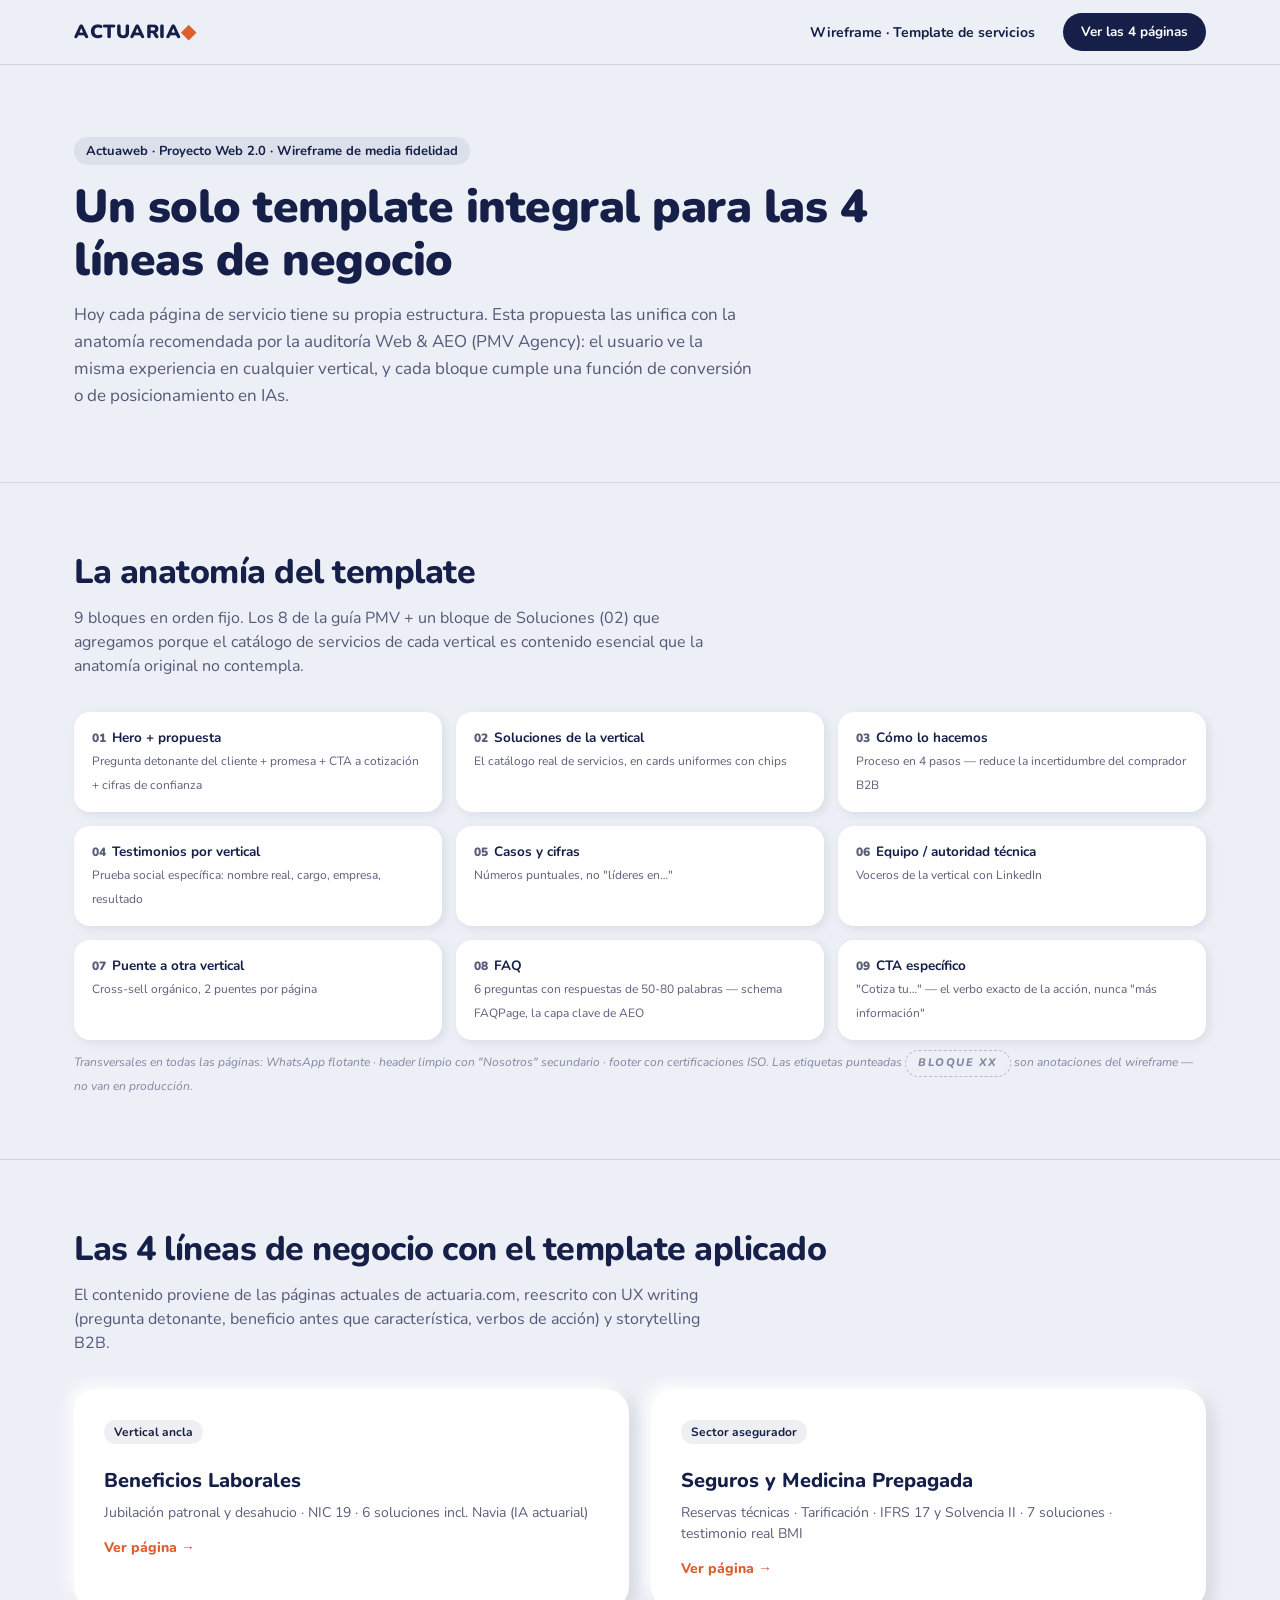
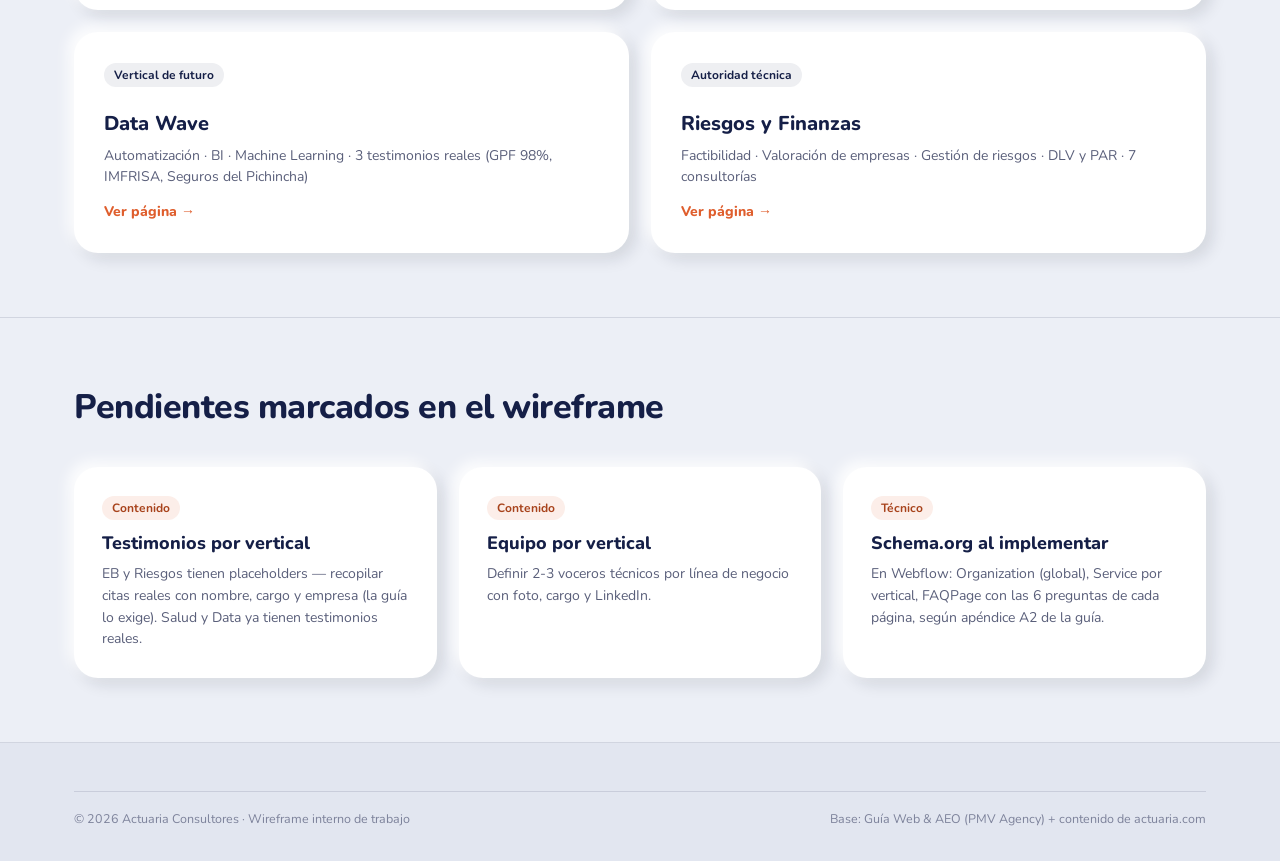
==== index.html @ 891297d9 "Wireframe template integral de servicios: index.html" ====
<!DOCTYPE html>
<html lang="es">
<head>
<meta charset="UTF-8">
<meta name="viewport" content="width=device-width, initial-scale=1.0">
<title>Template integral de servicios · Actuaweb (wireframe)</title>
<link rel="preconnect" href="https://fonts.googleapis.com">
<link href="https://fonts.googleapis.com/css2?family=Nunito:wght@400;600;700;800;900&display=swap" rel="stylesheet">
<link rel="stylesheet" href="styles.css">
<style>
  .anatomy{display:grid;grid-template-columns:repeat(3,1fr);gap:14px;margin-top:26px}
  .a-block{background:var(--card);border-radius:16px;box-shadow:var(--shadow-sm);padding:16px 18px}
  .a-block b{display:block;font-size:13.5px;color:var(--navy)}
  .a-block span{font-size:12px;color:var(--muted)}
  .a-num{color:var(--orange);font-weight:900;font-size:13px;margin-right:6px}
  .pages{display:grid;grid-template-columns:repeat(2,1fr);gap:22px;margin-top:26px}
  .page-card{background:var(--card);border-radius:var(--radius);box-shadow:var(--shadow);padding:30px;text-decoration:none;transition:all .18s ease;display:block}
  .page-card:hover{transform:translateY(-3px)}
  .page-card h3{font-size:20px;font-weight:800;color:var(--navy);margin:10px 0 6px}
  .page-card p{font-size:14px;color:var(--muted)}
  .page-card .arrow{color:var(--orange);font-weight:800;font-size:14px;display:inline-block;margin-top:14px}
  @media(max-width:900px){.anatomy{grid-template-columns:1fr 1fr}.pages{grid-template-columns:1fr}}
  @media(max-width:600px){.anatomy{grid-template-columns:1fr}}
</style>
</head>
<body>

<header>
  <div class="wrap nav">
    <a class="logo" href="index.html">ACTUARIA<span>◆</span></a>
    <ul class="nav-links"><li><a class="active" href="#">Wireframe · Template de servicios</a></li></ul>
    <a class="nav-cta" href="#paginas">Ver las 4 páginas</a>
  </div>
</header>

<section class="hero">
  <div class="wrap">
    <span class="kicker">Actuaweb · Proyecto Web 2.0 · Wireframe de media fidelidad</span>
    <h1>Un solo template integral para las 4 líneas de negocio</h1>
    <p class="sub">Hoy cada página de servicio tiene su propia estructura. Esta propuesta las unifica con la anatomía recomendada por la auditoría Web &amp; AEO (PMV Agency): el usuario ve la misma experiencia en cualquier vertical, y cada bloque cumple una función de conversión o de posicionamiento en IAs.</p>
  </div>
</section>

<section>
  <div class="wrap">
    <div class="sec-head"><h2>La anatomía del template</h2>
    <p>9 bloques en orden fijo. Los 8 de la guía PMV + un bloque de Soluciones (02) que agregamos porque el catálogo de servicios de cada vertical es contenido esencial que la anatomía original no contempla.</p></div>
    <div class="anatomy">
      <div class="a-block"><b><span class="a-num">01</span>Hero + propuesta</b><span>Pregunta detonante del cliente + promesa + CTA a cotización + cifras de confianza</span></div>
      <div class="a-block"><b><span class="a-num">02</span>Soluciones de la vertical</b><span>El catálogo real de servicios, en cards uniformes con chips</span></div>
      <div class="a-block"><b><span class="a-num">03</span>Cómo lo hacemos</b><span>Proceso en 4 pasos — reduce la incertidumbre del comprador B2B</span></div>
      <div class="a-block"><b><span class="a-num">04</span>Testimonios por vertical</b><span>Prueba social específica: nombre real, cargo, empresa, resultado</span></div>
      <div class="a-block"><b><span class="a-num">05</span>Casos y cifras</b><span>Números puntuales, no "líderes en…"</span></div>
      <div class="a-block"><b><span class="a-num">06</span>Equipo / autoridad técnica</b><span>Voceros de la vertical con LinkedIn</span></div>
      <div class="a-block"><b><span class="a-num">07</span>Puente a otra vertical</b><span>Cross-sell orgánico, 2 puentes por página</span></div>
      <div class="a-block"><b><span class="a-num">08</span>FAQ</b><span>6 preguntas con respuestas de 50-80 palabras — schema FAQPage, la capa clave de AEO</span></div>
      <div class="a-block"><b><span class="a-num">09</span>CTA específico</b><span>"Cotiza tu…" — el verbo exacto de la acción, nunca "más información"</span></div>
    </div>
    <p class="wf-note">Transversales en todas las páginas: WhatsApp flotante · header limpio con "Nosotros" secundario · footer con certificaciones ISO. Las etiquetas punteadas <span class="wf-tag" style="margin:0">Bloque XX</span> son anotaciones del wireframe — no van en producción.</p>
  </div>
</section>

<section id="paginas">
  <div class="wrap">
    <div class="sec-head"><h2>Las 4 líneas de negocio con el template aplicado</h2>
    <p>El contenido proviene de las páginas actuales de actuaria.com, reescrito con UX writing (pregunta detonante, beneficio antes que característica, verbos de acción) y storytelling B2B.</p></div>
    <div class="pages">
      <a class="page-card" href="employment-benefits.html"><span class="chip">Vertical ancla</span><h3>Beneficios Laborales</h3><p>Jubilación patronal y desahucio · NIC 19 · 6 soluciones incl. Navia (IA actuarial)</p><span class="arrow">Ver página →</span></a>
      <a class="page-card" href="insurance-health.html"><span class="chip">Sector asegurador</span><h3>Seguros y Medicina Prepagada</h3><p>Reservas técnicas · Tarificación · IFRS 17 y Solvencia II · 7 soluciones · testimonio real BMI</p><span class="arrow">Ver página →</span></a>
      <a class="page-card" href="data-wave.html"><span class="chip">Vertical de futuro</span><h3>Data Wave</h3><p>Automatización · BI · Machine Learning · 3 testimonios reales (GPF 98%, IMFRISA, Seguros del Pichincha)</p><span class="arrow">Ver página →</span></a>
      <a class="page-card" href="risk-finance.html"><span class="chip">Autoridad técnica</span><h3>Riesgos y Finanzas</h3><p>Factibilidad · Valoración de empresas · Gestión de riesgos · DLV y PAR · 7 consultorías</p><span class="arrow">Ver página →</span></a>
    </div>
  </div>
</section>

<section>
  <div class="wrap">
    <div class="sec-head"><h2>Pendientes marcados en el wireframe</h2></div>
    <div class="grid g3">
      <div class="card"><span class="chip orange">Contenido</span><h3>Testimonios por vertical</h3><p>EB y Riesgos tienen placeholders — recopilar citas reales con nombre, cargo y empresa (la guía lo exige). Salud y Data ya tienen testimonios reales.</p></div>
      <div class="card"><span class="chip orange">Contenido</span><h3>Equipo por vertical</h3><p>Definir 2-3 voceros técnicos por línea de negocio con foto, cargo y LinkedIn.</p></div>
      <div class="card"><span class="chip orange">Técnico</span><h3>Schema.org al implementar</h3><p>En Webflow: Organization (global), Service por vertical, FAQPage con las 6 preguntas de cada página, según apéndice A2 de la guía.</p></div>
    </div>
  </div>
</section>

<footer>
  <div class="wrap">
    <div class="copy"><span>© 2026 Actuaria Consultores · Wireframe interno de trabajo</span><span>Base: Guía Web &amp; AEO (PMV Agency) + contenido de actuaria.com</span></div>
  </div>
</footer>

</body>
</html>
---- styles.css ----
/* ============================================================
   Wireframe media fidelidad — Template integral de servicios
   Actuaria · basado en Guía Web & AEO (PMV Agency)
   ============================================================ */
:root{
  --navy:#151F47; --navy-soft:rgba(21,31,71,.07);
  --orange:#DF5E2D; --orange-dark:#A8431C; --orange-tint:rgba(224,89,42,.1);
  --bg:#ECEFF6; --card:#FFFFFF; --line:rgba(21,31,71,.12);
  --text:rgba(0,6,38,.9); --muted:rgba(0,9,51,.65); --weak:rgba(0,9,51,.45);
  --shadow:-6px -6px 14px rgba(255,255,255,.9), 6px 6px 16px rgba(15,23,42,.12);
  --shadow-sm:3px 3px 10px rgba(15,23,42,.08);
  --radius:24px;
}
*{margin:0;padding:0;box-sizing:border-box}
html{scroll-behavior:smooth}
body{font-family:'Nunito',sans-serif;background:var(--bg);color:var(--text);line-height:1.5}
img{max-width:100%}
a{color:inherit}
.wrap{max-width:1180px;margin:0 auto;padding:0 24px}

/* ---- Anotación de wireframe: etiqueta de bloque ---- */
.wf-tag{display:inline-block;font-size:11px;font-weight:800;letter-spacing:1.5px;text-transform:uppercase;
  color:var(--weak);border:1px dashed rgba(21,31,71,.25);border-radius:999px;padding:4px 12px;margin-bottom:18px}
.wf-note{font-size:12px;color:var(--weak);font-style:italic;margin-top:10px}
.ph{background:repeating-linear-gradient(45deg,#E3E7F0,#E3E7F0 12px,#EBEEF6 12px,#EBEEF6 24px);
  border:1px dashed rgba(21,31,71,.2);border-radius:16px;display:flex;align-items:center;justify-content:center;
  color:var(--weak);font-size:12px;font-weight:700;letter-spacing:1px;text-transform:uppercase}

/* ---- Header ---- */
header{position:sticky;top:0;z-index:50;background:rgba(236,239,246,.92);backdrop-filter:blur(8px);border-bottom:1px solid var(--line)}
.nav{display:flex;align-items:center;gap:28px;height:64px}
.logo{font-weight:900;font-size:19px;color:var(--navy);letter-spacing:.5px;text-decoration:none;white-space:nowrap}
.logo span{color:var(--orange)}
.nav-links{display:flex;gap:22px;list-style:none;margin-left:auto;flex-wrap:wrap}
.nav-links a{font-size:14px;font-weight:700;color:var(--muted);text-decoration:none}
.nav-links a:hover,.nav-links a.active{color:var(--navy)}
.nav-cta{background:var(--navy);color:#fff;font-size:13.5px;font-weight:700;padding:9px 18px;border-radius:999px;text-decoration:none;white-space:nowrap}
.nav-sec{font-size:12.5px !important;color:var(--weak) !important;font-weight:600 !important}

/* ---- Secciones ---- */
section{padding:64px 0;border-bottom:1px solid var(--line)}
.kicker{display:inline-flex;background:var(--navy-soft);color:var(--navy);font-size:13px;font-weight:700;
  line-height:20px;padding:4px 12px;border-radius:999px;margin-bottom:16px}
h1{font-size:clamp(30px,4.5vw,46px);font-weight:900;line-height:1.15;letter-spacing:-.5px;color:var(--navy);max-width:800px}
h2{font-size:clamp(24px,3vw,34px);font-weight:800;letter-spacing:-.5px;color:var(--navy);margin-bottom:8px}
.sub{font-size:17px;color:var(--muted);max-width:680px;margin-top:14px;line-height:1.6}
.sec-head{margin-bottom:34px}
.sec-head p{color:var(--muted);max-width:640px}

/* ---- Hero ---- */
.hero{padding:72px 0}
.hero-grid{display:grid;grid-template-columns:1.2fr .8fr;gap:48px;align-items:center}
.hero .ph{min-height:260px}
.cta-row{display:flex;gap:14px;margin-top:28px;flex-wrap:wrap}
.btn{display:inline-flex;align-items:center;gap:8px;font-weight:700;font-size:16px;border-radius:999px;
  padding:14px 28px;text-decoration:none;transition:all .18s ease;border:none;cursor:pointer}
.btn-primary{background:var(--orange);color:#fff;box-shadow:var(--shadow-sm)}
.btn-primary:hover{background:var(--orange-dark);transform:translateY(-1px)}
.btn-ghost{background:#fff;color:var(--navy);box-shadow:var(--shadow-sm)}
.btn-ghost:hover{transform:translateY(-1px)}
.trust{display:flex;gap:26px;margin-top:34px;flex-wrap:wrap}
.trust div{font-size:13.5px;color:var(--muted);font-weight:700}
.trust b{display:block;font-size:21px;color:var(--navy);font-weight:900}

/* ---- Cards genéricas ---- */
.grid{display:grid;gap:22px}
.g2{grid-template-columns:repeat(2,1fr)}
.g3{grid-template-columns:repeat(3,1fr)}
.g4{grid-template-columns:repeat(4,1fr)}
.card{background:var(--card);border-radius:var(--radius);box-shadow:var(--shadow);padding:28px}
.card h3{font-size:18px;font-weight:800;color:var(--navy);margin-bottom:8px;line-height:1.3}
.card p{font-size:14px;color:var(--muted);line-height:1.55}
.card ul{margin:10px 0 0 18px;font-size:13.5px;color:var(--muted)}
.card ul li{margin-bottom:4px}
.chip{display:inline-flex;background:var(--navy-soft);color:var(--navy);font-size:12px;font-weight:700;
  line-height:18px;padding:3px 10px;border-radius:999px;margin-bottom:12px}
.chip.orange{background:var(--orange-tint);color:var(--orange-dark)}

/* ---- Proceso ---- */
.steps{display:grid;grid-template-columns:repeat(4,1fr);gap:22px;counter-reset:step}
.step{background:var(--card);border-radius:var(--radius);box-shadow:var(--shadow);padding:26px;position:relative}
.step::before{counter-increment:step;content:"0" counter(step);font-size:34px;font-weight:900;color:var(--orange);
  display:block;margin-bottom:10px;letter-spacing:-1px}
.step h3{font-size:16px;font-weight:800;color:var(--navy);margin-bottom:6px}
.step p{font-size:13.5px;color:var(--muted);line-height:1.5}

/* ---- Testimonios ---- */
.t-card{background:var(--card);border-radius:var(--radius);box-shadow:var(--shadow);padding:28px;display:flex;flex-direction:column;gap:14px}
.stars{color:var(--orange);font-size:15px;letter-spacing:2px}
.t-quote{font-size:14.5px;color:var(--text);line-height:1.6;font-style:italic}
.t-result{align-self:flex-start}
.t-author{display:flex;align-items:center;gap:12px;margin-top:auto}
.avatar{width:44px;height:44px;border-radius:50%;background:var(--navy-soft);flex-shrink:0;display:flex;align-items:center;justify-content:center;font-weight:800;color:var(--navy);font-size:14px}
.t-author b{display:block;font-size:14px;color:var(--navy)}
.t-author span{font-size:12.5px;color:var(--muted)}

/* ---- Cifras ---- */
.stats{display:grid;grid-template-columns:repeat(4,1fr);gap:22px}
.stat{background:var(--card);border-radius:var(--radius);box-shadow:var(--shadow);padding:30px}
.stat b{display:block;font-size:clamp(30px,3.5vw,44px);font-weight:900;color:var(--navy);letter-spacing:-.5px;line-height:1.1}
.stat span{font-size:14px;font-weight:700;color:var(--muted);display:block;margin-top:6px}

/* ---- Equipo ---- */
.team{display:grid;grid-template-columns:repeat(3,1fr);gap:22px}
.member{background:var(--card);border-radius:var(--radius);box-shadow:var(--shadow);padding:26px;text-align:center}
.member .avatar{width:72px;height:72px;margin:0 auto 14px;font-size:20px}
.member b{display:block;color:var(--navy);font-size:15.5px}
.member span{font-size:13px;color:var(--muted);display:block;margin:4px 0 10px}
.member a{font-size:12.5px;font-weight:700;color:var(--orange-dark);text-decoration:none}

/* ---- Puente entre verticales ---- */
.bridge{display:grid;grid-template-columns:repeat(2,1fr);gap:22px}
.bridge a{display:block;background:var(--card);border-radius:var(--radius);box-shadow:var(--shadow);
  padding:26px;text-decoration:none;transition:all .18s ease}
.bridge a:hover{transform:translateY(-2px)}
.bridge h3{font-size:17px;font-weight:800;color:var(--navy);margin-bottom:6px}
.bridge p{font-size:13.5px;color:var(--muted)}
.bridge .arrow{color:var(--orange);font-weight:800;font-size:14px;display:inline-block;margin-top:12px}

/* ---- FAQ ---- */
.faq{max-width:820px}
.faq details{background:var(--card);border-radius:18px;box-shadow:var(--shadow-sm);padding:18px 24px;margin-bottom:12px}
.faq summary{font-size:15.5px;font-weight:800;color:var(--navy);cursor:pointer;list-style:none;display:flex;justify-content:space-between;align-items:center;gap:12px}
.faq summary::after{content:"+";font-size:22px;color:var(--orange);font-weight:400;flex-shrink:0}
.faq details[open] summary::after{content:"−"}
.faq details p{font-size:14px;color:var(--muted);line-height:1.6;margin-top:10px;max-width:700px}

/* ---- CTA final ---- */
.cta-final{background:var(--navy);border-radius:28px;padding:56px 48px;text-align:center;color:#fff;margin:64px auto}
.cta-final h2{color:#fff;max-width:640px;margin:0 auto 10px}
.cta-final p{color:rgba(255,255,255,.75);max-width:540px;margin:0 auto 28px;font-size:15.5px}
.cta-final .btn-primary{font-size:17px}
.cta-final small{display:block;margin-top:16px;font-size:12.5px;color:rgba(255,255,255,.55)}

/* ---- Footer ---- */
footer{background:#E2E6F0;padding:48px 0 32px;font-size:13.5px;color:var(--muted)}
.foot-grid{display:grid;grid-template-columns:1.2fr 1fr 1fr 1.3fr;gap:34px;margin-bottom:30px}
.foot-grid h4{font-size:13px;font-weight:800;letter-spacing:1px;text-transform:uppercase;color:var(--navy);margin-bottom:12px}
.foot-grid ul{list-style:none}
.foot-grid li{margin-bottom:7px}
.foot-grid a{text-decoration:none;color:var(--muted)}
.foot-grid a:hover{color:var(--navy)}
.iso{display:flex;gap:10px;margin-top:14px;flex-wrap:wrap}
.iso span{background:#fff;border-radius:10px;padding:6px 12px;font-size:11.5px;font-weight:800;color:var(--navy);box-shadow:var(--shadow-sm)}
.copy{border-top:1px solid var(--line);padding-top:18px;font-size:12.5px;color:var(--weak);display:flex;justify-content:space-between;flex-wrap:wrap;gap:8px}

/* ---- WhatsApp FAB ---- */
.wa-fab{position:fixed;right:22px;bottom:22px;z-index:60;width:58px;height:58px;border-radius:50%;
  background:#25D366;display:flex;align-items:center;justify-content:center;box-shadow:0 8px 22px rgba(0,0,0,.25);text-decoration:none}
.wa-fab svg{width:30px;height:30px;fill:#fff}

/* ---- Responsive ---- */
@media (max-width:991px){
  .hero-grid{grid-template-columns:1fr}
  .g3,.g4,.steps,.stats{grid-template-columns:repeat(2,1fr)}
  .team{grid-template-columns:repeat(2,1fr)}
  .foot-grid{grid-template-columns:1fr 1fr}
}
@media (max-width:600px){
  section{padding:44px 0}
  .g2,.g3,.g4,.steps,.stats,.team,.bridge{grid-template-columns:1fr}
  .nav-links{display:none}
  .cta-final{padding:40px 24px;border-radius:20px}
  .foot-grid{grid-template-columns:1fr}
}
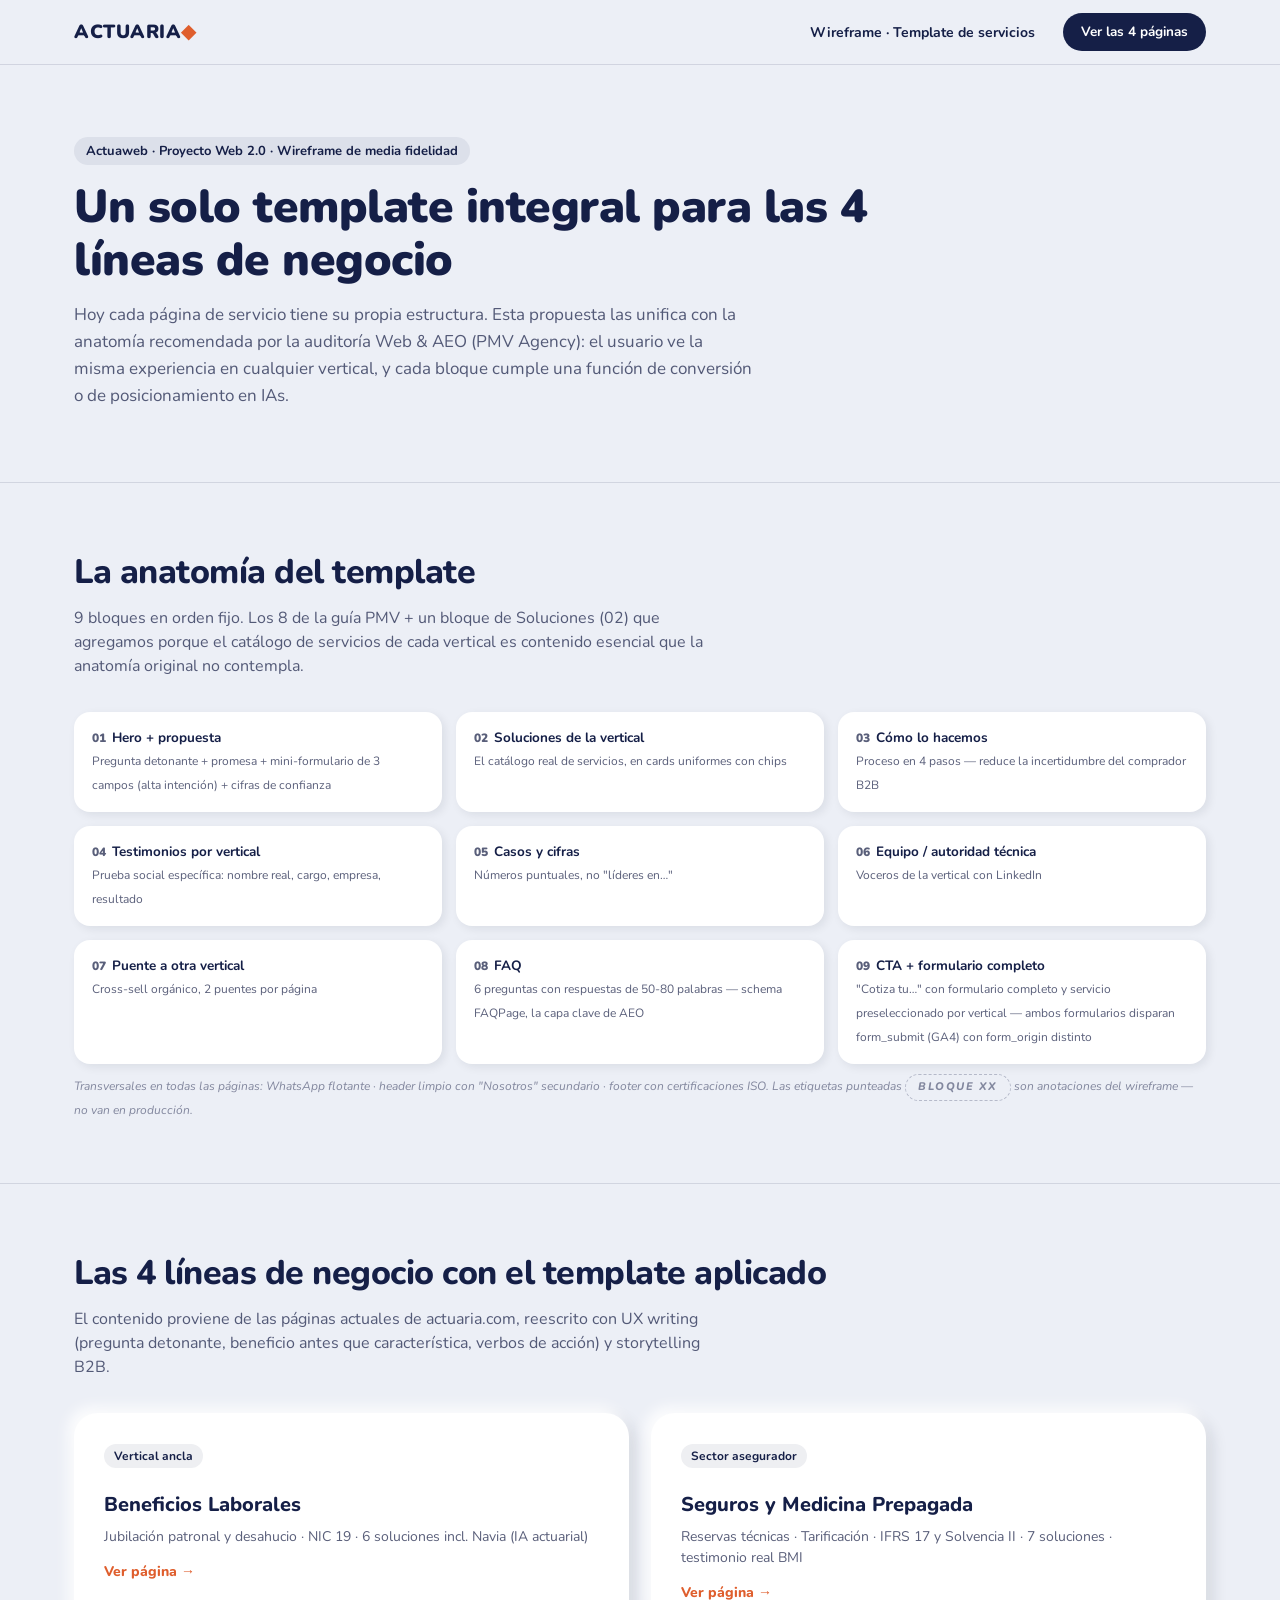
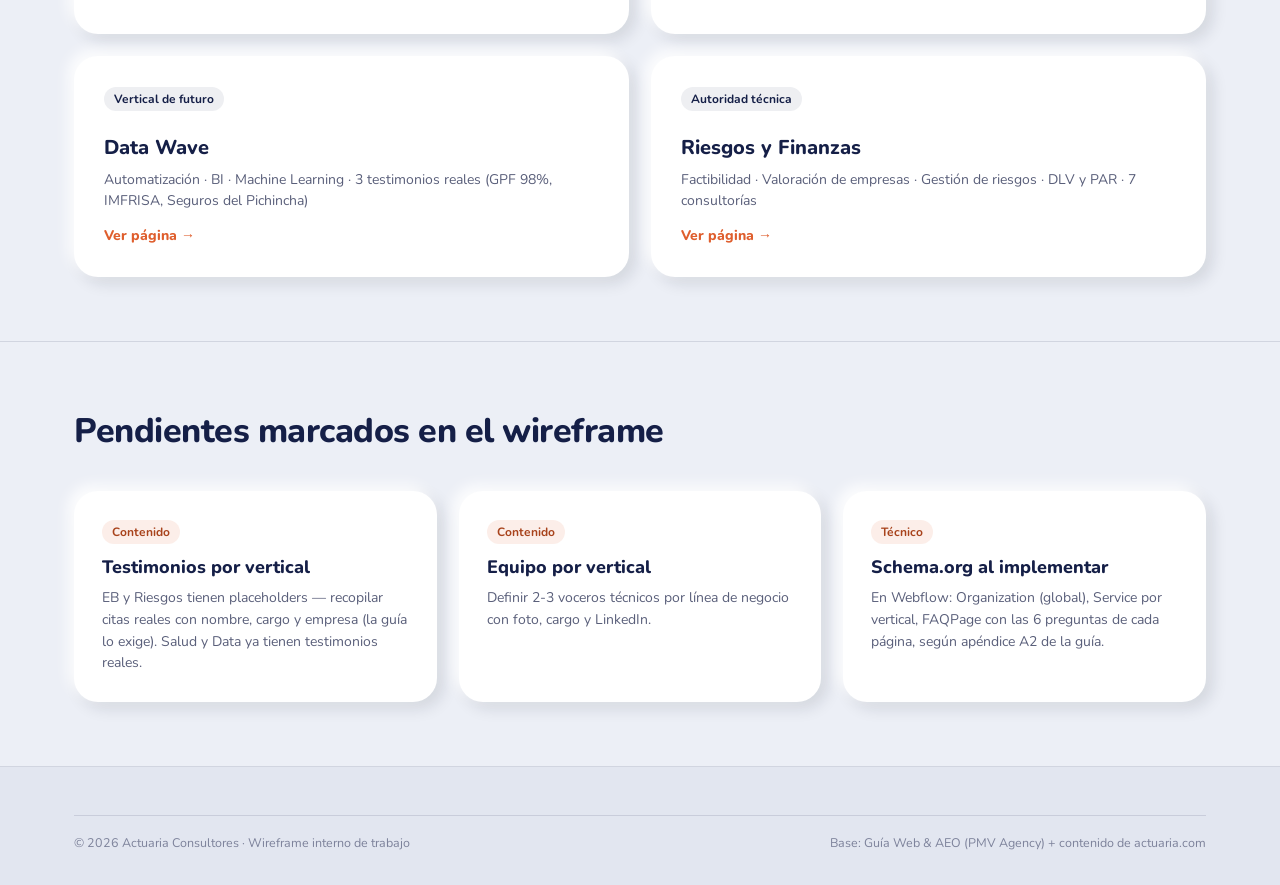
==== commit e3dbab2c: "v2: mini-formulario en hero + formulario completo en bloque final" ====
--- a/index.html
+++ b/index.html
@@ -46,7 +46,7 @@
     <div class="sec-head"><h2>La anatomía del template</h2>
     <p>9 bloques en orden fijo. Los 8 de la guía PMV + un bloque de Soluciones (02) que agregamos porque el catálogo de servicios de cada vertical es contenido esencial que la anatomía original no contempla.</p></div>
     <div class="anatomy">
-      <div class="a-block"><b><span class="a-num">01</span>Hero + propuesta</b><span>Pregunta detonante del cliente + promesa + CTA a cotización + cifras de confianza</span></div>
+      <div class="a-block"><b><span class="a-num">01</span>Hero + propuesta</b><span>Pregunta detonante + promesa + mini-formulario de 3 campos (alta intención) + cifras de confianza</span></div>
       <div class="a-block"><b><span class="a-num">02</span>Soluciones de la vertical</b><span>El catálogo real de servicios, en cards uniformes con chips</span></div>
       <div class="a-block"><b><span class="a-num">03</span>Cómo lo hacemos</b><span>Proceso en 4 pasos — reduce la incertidumbre del comprador B2B</span></div>
       <div class="a-block"><b><span class="a-num">04</span>Testimonios por vertical</b><span>Prueba social específica: nombre real, cargo, empresa, resultado</span></div>
@@ -54,7 +54,7 @@
       <div class="a-block"><b><span class="a-num">06</span>Equipo / autoridad técnica</b><span>Voceros de la vertical con LinkedIn</span></div>
       <div class="a-block"><b><span class="a-num">07</span>Puente a otra vertical</b><span>Cross-sell orgánico, 2 puentes por página</span></div>
       <div class="a-block"><b><span class="a-num">08</span>FAQ</b><span>6 preguntas con respuestas de 50-80 palabras — schema FAQPage, la capa clave de AEO</span></div>
-      <div class="a-block"><b><span class="a-num">09</span>CTA específico</b><span>"Cotiza tu…" — el verbo exacto de la acción, nunca "más información"</span></div>
+      <div class="a-block"><b><span class="a-num">09</span>CTA + formulario completo</b><span>"Cotiza tu…" con formulario completo y servicio preseleccionado por vertical — ambos formularios disparan form_submit (GA4) con form_origin distinto</span></div>
     </div>
     <p class="wf-note">Transversales en todas las páginas: WhatsApp flotante · header limpio con "Nosotros" secundario · footer con certificaciones ISO. Las etiquetas punteadas <span class="wf-tag" style="margin:0">Bloque XX</span> son anotaciones del wireframe — no van en producción.</p>
   </div>
--- a/styles.css
+++ b/styles.css
@@ -149,6 +149,20 @@
   background:#25D366;display:flex;align-items:center;justify-content:center;box-shadow:0 8px 22px rgba(0,0,0,.25);text-decoration:none}
 .wa-fab svg{width:30px;height:30px;fill:#fff}
 
+/* ---- Formularios (wireframe) ---- */
+.form-card{background:var(--card);border-radius:var(--radius);box-shadow:var(--shadow);padding:26px;text-align:left}
+.form-card h3{font-size:19px;font-weight:800;color:var(--navy);margin:8px 0 16px}
+.f-field{display:flex;flex-direction:column;gap:5px;margin-bottom:12px}
+.f-field label{font-size:12px;font-weight:800;color:var(--muted);letter-spacing:.3px}
+.f-field input,.f-field select,.f-field textarea{font-family:'Nunito',sans-serif;padding:11px 14px;border-radius:12px;border:1px solid var(--line);background:#F7F8FC;font-size:14px;color:var(--text);width:100%}
+.f-field input:focus,.f-field select:focus,.f-field textarea:focus{outline:2px solid rgba(21,31,71,.25)}
+.f-grid2{display:grid;grid-template-columns:1fr 1fr;grid-column-gap:12px}
+.f-submit{width:100%;justify-content:center}
+.f-micro{font-size:11.5px;color:var(--weak);margin-top:12px;text-align:center}
+.consent{display:flex;gap:9px;align-items:flex-start;font-size:11.5px;color:var(--muted);margin:6px 0 14px;font-weight:600;line-height:1.5}
+.consent input{margin-top:2px;flex-shrink:0}
+.cta-final .form-card{max-width:560px;margin:0 auto}
+
 /* ---- Responsive ---- */
 @media (max-width:991px){
   .hero-grid{grid-template-columns:1fr}
@@ -158,6 +172,7 @@
 }
 @media (max-width:600px){
   section{padding:44px 0}
+  .f-grid2{grid-template-columns:1fr}
   .g2,.g3,.g4,.steps,.stats,.team,.bridge{grid-template-columns:1fr}
   .nav-links{display:none}
   .cta-final{padding:40px 24px;border-radius:20px}
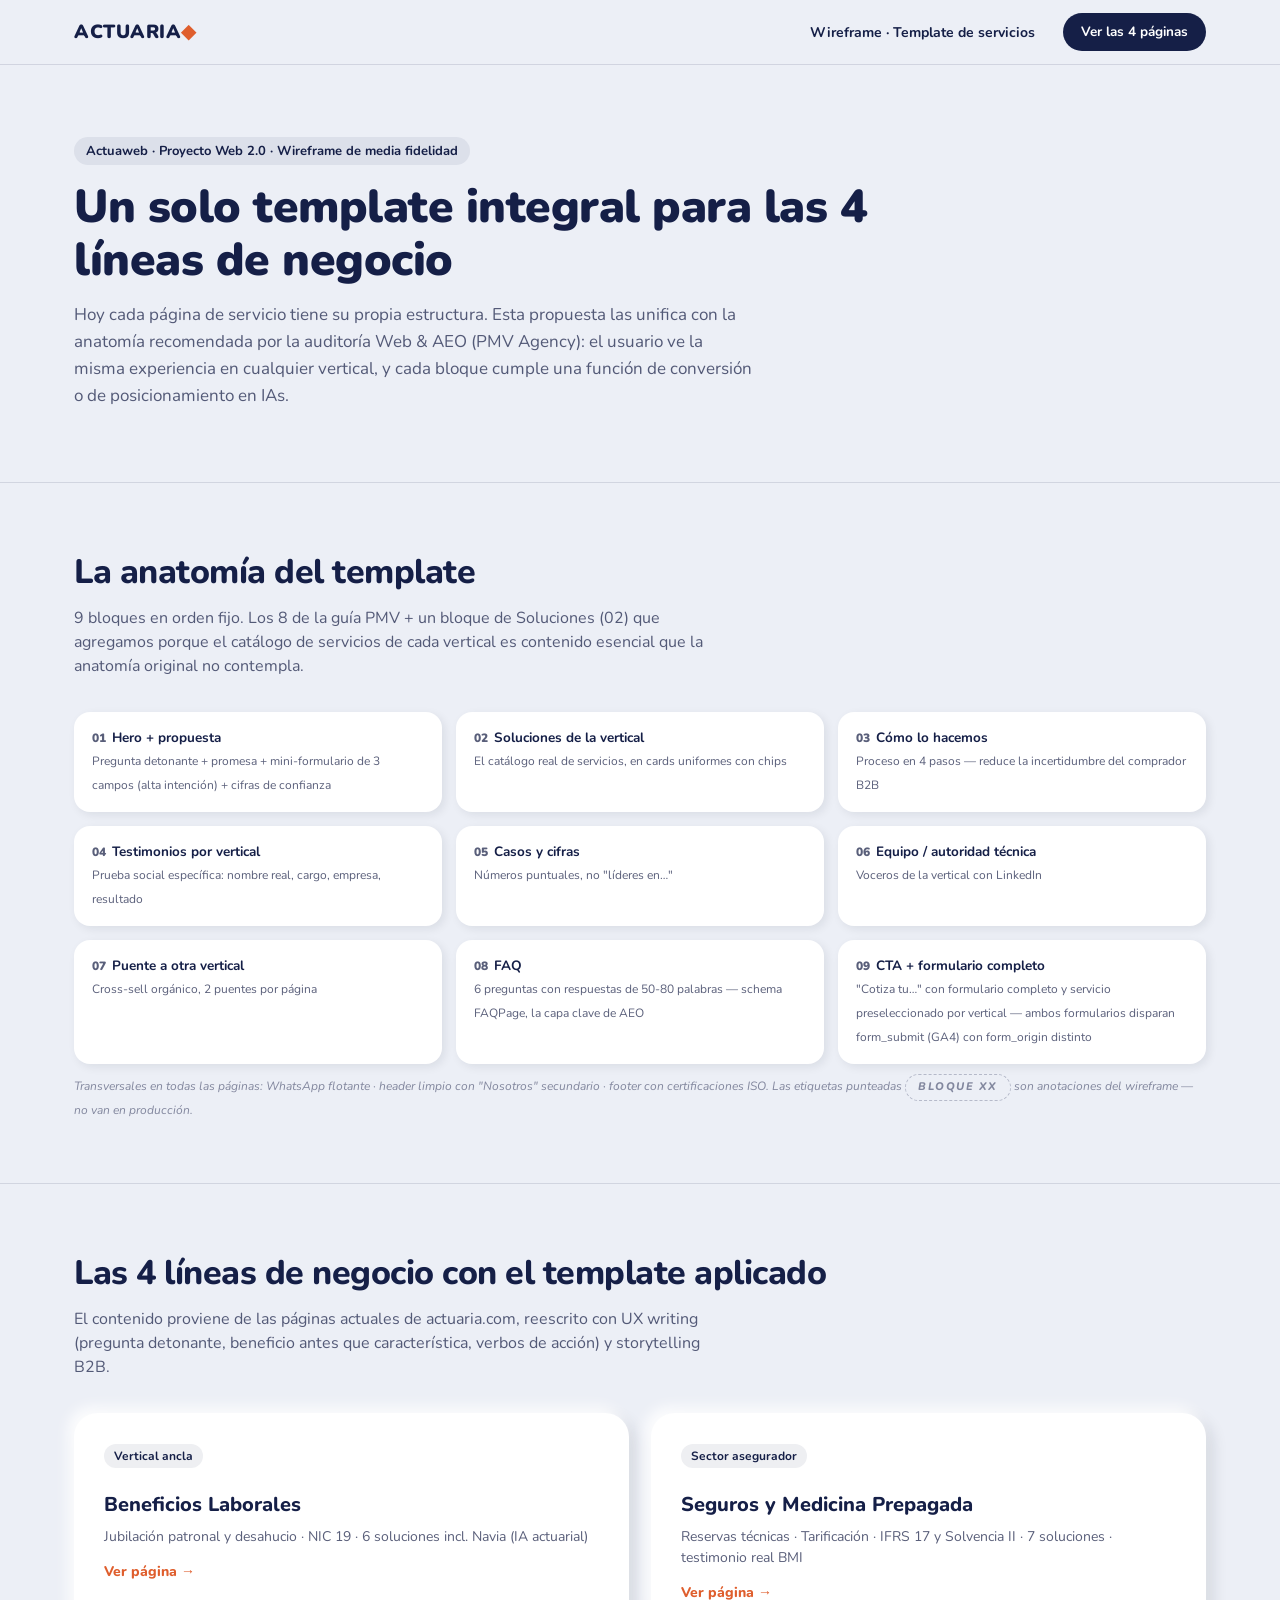
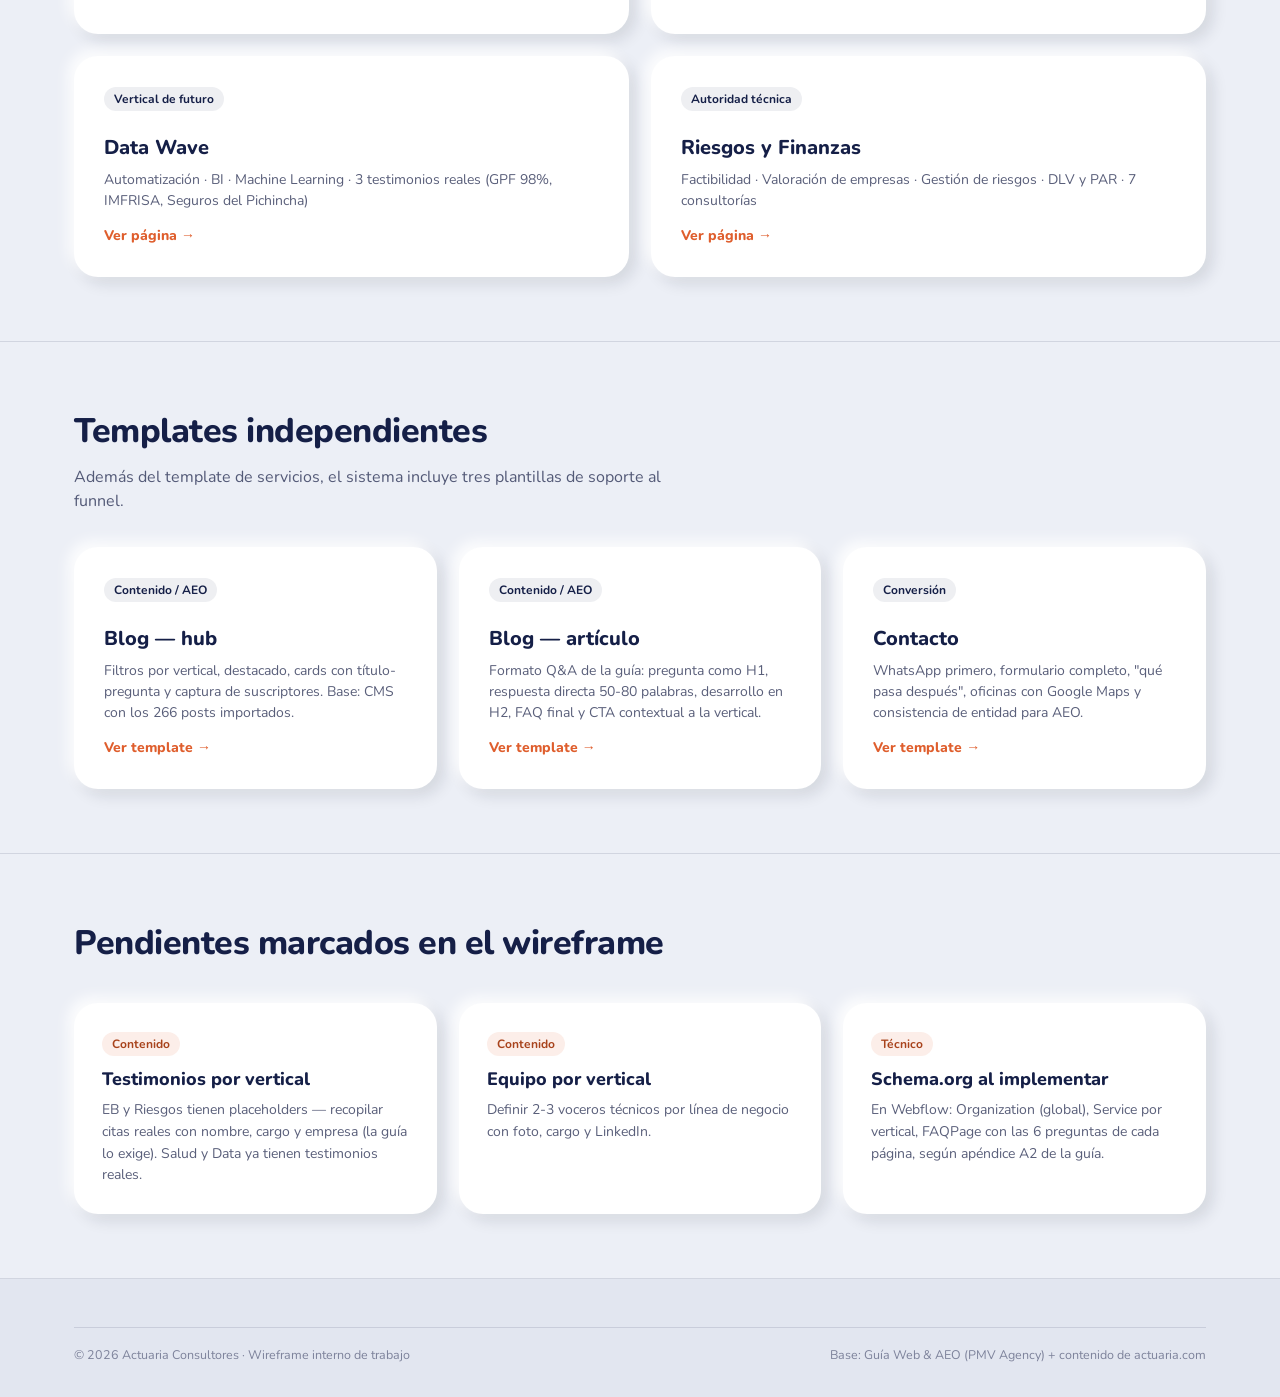
==== commit 417c9d80: "v3: templates blog hub, articulo Q-A y contacto" ====
--- a/index.html
+++ b/index.html
@@ -75,6 +75,18 @@
 
 <section>
   <div class="wrap">
+    <div class="sec-head"><h2>Templates independientes</h2>
+    <p>Además del template de servicios, el sistema incluye tres plantillas de soporte al funnel.</p></div>
+    <div class="pages" style="grid-template-columns:repeat(3,1fr)">
+      <a class="page-card" href="blog.html"><span class="chip">Contenido / AEO</span><h3>Blog — hub</h3><p>Filtros por vertical, destacado, cards con título-pregunta y captura de suscriptores. Base: CMS con los 266 posts importados.</p><span class="arrow">Ver template →</span></a>
+      <a class="page-card" href="blog-articulo.html"><span class="chip">Contenido / AEO</span><h3>Blog — artículo</h3><p>Formato Q&amp;A de la guía: pregunta como H1, respuesta directa 50-80 palabras, desarrollo en H2, FAQ final y CTA contextual a la vertical.</p><span class="arrow">Ver template →</span></a>
+      <a class="page-card" href="contacto.html"><span class="chip">Conversión</span><h3>Contacto</h3><p>WhatsApp primero, formulario completo, "qué pasa después", oficinas con Google Maps y consistencia de entidad para AEO.</p><span class="arrow">Ver template →</span></a>
+    </div>
+  </div>
+</section>
+
+<section>
+  <div class="wrap">
     <div class="sec-head"><h2>Pendientes marcados en el wireframe</h2></div>
     <div class="grid g3">
       <div class="card"><span class="chip orange">Contenido</span><h3>Testimonios por vertical</h3><p>EB y Riesgos tienen placeholders — recopilar citas reales con nombre, cargo y empresa (la guía lo exige). Salud y Data ya tienen testimonios reales.</p></div>
--- a/styles.css
+++ b/styles.css
@@ -163,6 +163,67 @@
 .consent input{margin-top:2px;flex-shrink:0}
 .cta-final .form-card{max-width:560px;margin:0 auto}
 
+/* ---- Blog ---- */
+.cat-row{display:flex;gap:10px;flex-wrap:wrap;margin-top:24px}
+.cat{background:var(--card);border-radius:999px;padding:8px 18px;font-size:13.5px;font-weight:700;color:var(--muted);text-decoration:none;box-shadow:var(--shadow-sm)}
+.cat.active{background:var(--navy);color:#fff}
+.a-card{background:var(--card);border-radius:var(--radius);box-shadow:var(--shadow);overflow:hidden;text-decoration:none;display:flex;flex-direction:column;transition:all .18s ease}
+.a-card:hover{transform:translateY(-3px)}
+.a-card .ph{border-radius:0;border:none;height:170px}
+.a-body{padding:22px 24px 24px;display:flex;flex-direction:column;gap:10px;flex:1}
+.a-body h3{font-size:17px;font-weight:800;color:var(--navy);line-height:1.35}
+.a-body p{font-size:13.5px;color:var(--muted);line-height:1.55}
+.meta{display:flex;gap:14px;font-size:12px;color:var(--weak);font-weight:700;flex-wrap:wrap;margin-top:auto}
+.featured{display:grid;grid-template-columns:1.1fr .9fr;gap:0;background:var(--card);border-radius:var(--radius);box-shadow:var(--shadow);overflow:hidden;text-decoration:none;transition:all .18s ease}
+.featured:hover{transform:translateY(-3px)}
+.featured .ph{border-radius:0;border:none;min-height:300px}
+.featured .a-body{padding:36px}
+.featured h3{font-size:26px}
+.pagination{display:flex;gap:8px;justify-content:center;margin-top:36px}
+.pagination a{width:38px;height:38px;border-radius:12px;background:var(--card);box-shadow:var(--shadow-sm);display:flex;align-items:center;justify-content:center;font-weight:800;font-size:13.5px;color:var(--muted);text-decoration:none}
+.pagination a.active{background:var(--navy);color:#fff}
+
+/* ---- Artículo ---- */
+.art-head{max-width:820px}
+.answer-box{background:var(--card);border-left:5px solid var(--orange);border-radius:16px;box-shadow:var(--shadow-sm);padding:22px 26px;margin:28px 0;max-width:820px}
+.answer-box b{display:block;font-size:12px;letter-spacing:1.2px;text-transform:uppercase;color:var(--orange-dark);margin-bottom:8px}
+.answer-box p{font-size:16px;color:var(--text);line-height:1.65;font-weight:600}
+.prose{max-width:820px;font-size:15.5px;color:var(--text);line-height:1.75}
+.prose h2{font-size:24px;margin:36px 0 12px}
+.prose p{margin-bottom:16px;color:var(--muted)}
+.prose ul,.prose ol{margin:0 0 16px 22px;color:var(--muted)}
+.prose li{margin-bottom:6px}
+.prose blockquote{border-left:4px solid var(--navy-soft);padding:6px 0 6px 20px;font-style:italic;color:var(--muted);margin:20px 0}
+.prose .ph{height:280px;margin:24px 0}
+.toc{background:var(--card);border-radius:18px;box-shadow:var(--shadow-sm);padding:20px 26px;margin:26px 0;max-width:820px}
+.toc b{font-size:13px;letter-spacing:1px;text-transform:uppercase;color:var(--navy)}
+.toc ol{margin:10px 0 0 20px;font-size:14px;color:var(--muted)}
+.toc li{margin-bottom:5px}
+.author-box{display:flex;gap:16px;align-items:center;background:var(--card);border-radius:var(--radius);box-shadow:var(--shadow);padding:24px;max-width:820px;margin:36px 0}
+.author-box .avatar{width:64px;height:64px;font-size:18px}
+.author-box b{display:block;color:var(--navy);font-size:16px}
+.author-box span{font-size:13px;color:var(--muted)}
+.author-box a{font-size:12.5px;font-weight:700;color:var(--orange-dark);text-decoration:none}
+.cta-inline{background:var(--navy);border-radius:20px;padding:28px 32px;display:flex;justify-content:space-between;align-items:center;gap:20px;max-width:820px;margin:36px 0;flex-wrap:wrap}
+.cta-inline h3{color:#fff;font-size:19px;font-weight:800;max-width:440px}
+.cta-inline p{color:rgba(255,255,255,.7);font-size:13.5px;margin-top:4px}
+
+/* ---- Contacto ---- */
+.contact-grid{display:grid;grid-template-columns:1fr 1.1fr;gap:28px;align-items:start}
+.channel{display:flex;gap:14px;align-items:center;background:var(--card);border-radius:18px;box-shadow:var(--shadow-sm);padding:18px 20px;margin-bottom:14px;text-decoration:none;transition:all .18s ease}
+.channel:hover{transform:translateY(-2px)}
+.channel .ico{width:46px;height:46px;border-radius:14px;background:var(--navy-soft);display:flex;align-items:center;justify-content:center;font-size:20px;flex-shrink:0}
+.channel.wa .ico{background:rgba(37,211,102,.15)}
+.channel b{display:block;font-size:15px;color:var(--navy)}
+.channel span{font-size:13px;color:var(--muted)}
+.office{background:var(--card);border-radius:var(--radius);box-shadow:var(--shadow);overflow:hidden}
+.office .ph{border-radius:0;border:none;height:200px}
+.office-body{padding:24px}
+.office-body h3{font-size:18px;font-weight:800;color:var(--navy);margin-bottom:8px}
+.office-body p{font-size:13.5px;color:var(--muted);line-height:1.6;margin-bottom:6px}
+
+@media(max-width:900px){.featured{grid-template-columns:1fr}.contact-grid{grid-template-columns:1fr}}
+
 /* ---- Responsive ---- */
 @media (max-width:991px){
   .hero-grid{grid-template-columns:1fr}
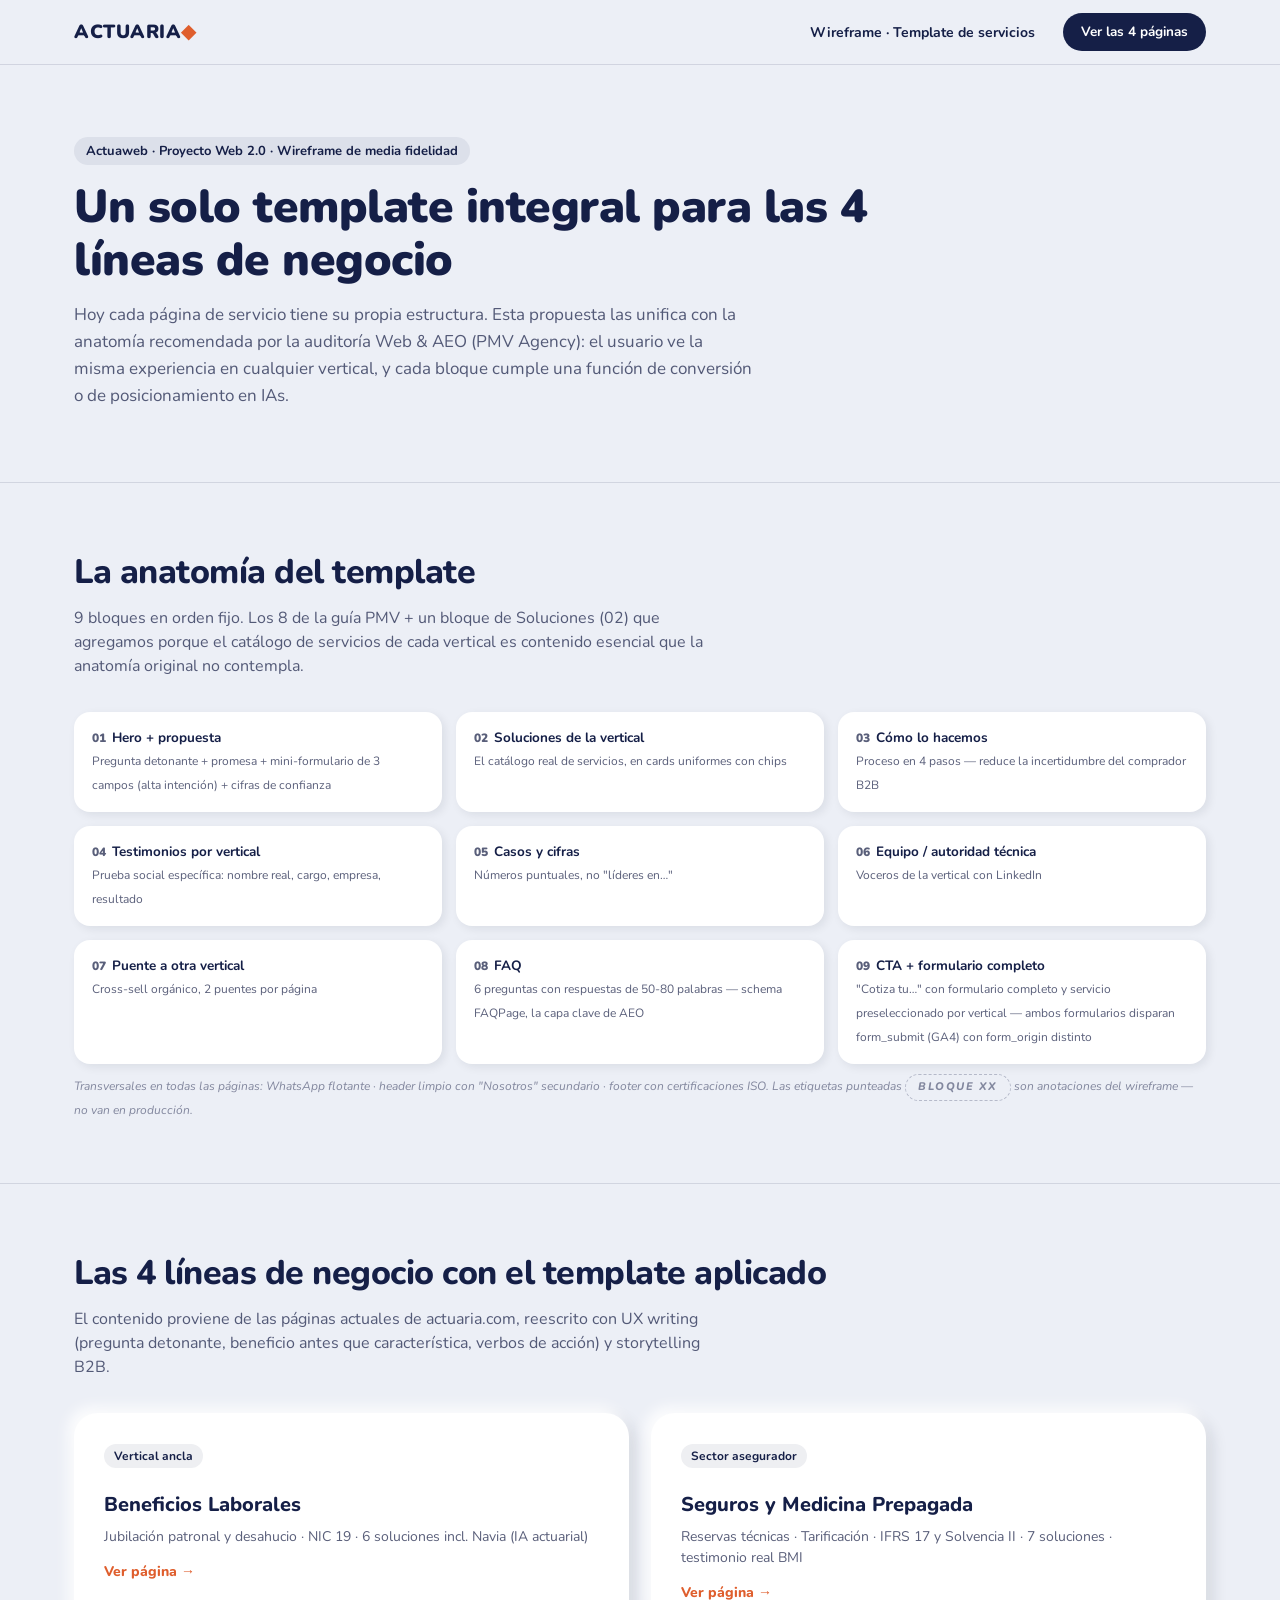
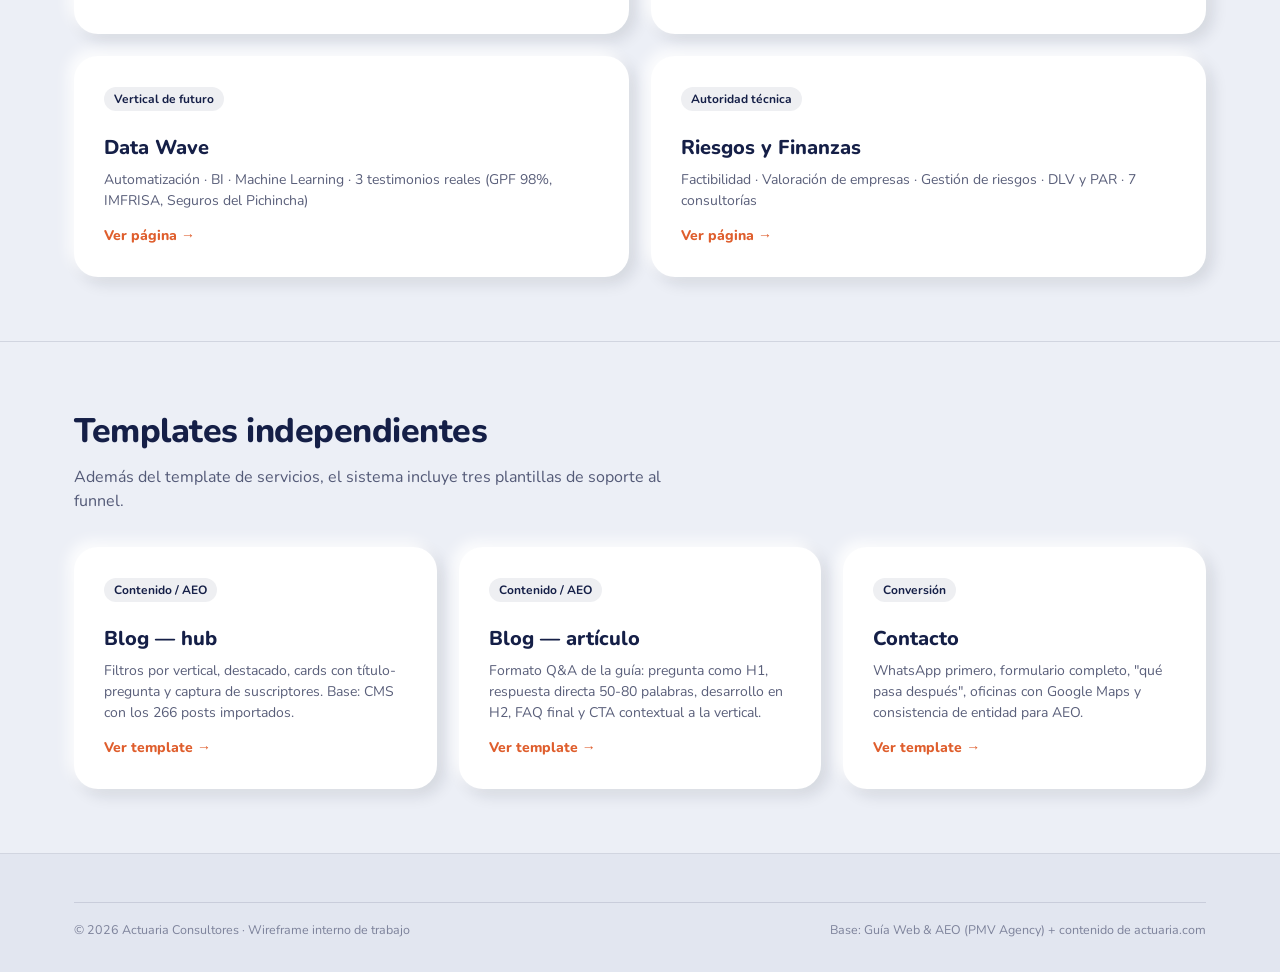
==== commit c5f4715c: "v4: ocultar seccion de pendientes (comentada, reversible)" ====
--- a/index.html
+++ b/index.html
@@ -85,6 +85,7 @@
   </div>
 </section>
 
+<!-- OCULTO a pedido del usuario (2026-08-14) — restaurar quitando este comentario
 <section>
   <div class="wrap">
     <div class="sec-head"><h2>Pendientes marcados en el wireframe</h2></div>
@@ -95,6 +96,7 @@
     </div>
   </div>
 </section>
+-->
 
 <footer>
   <div class="wrap">
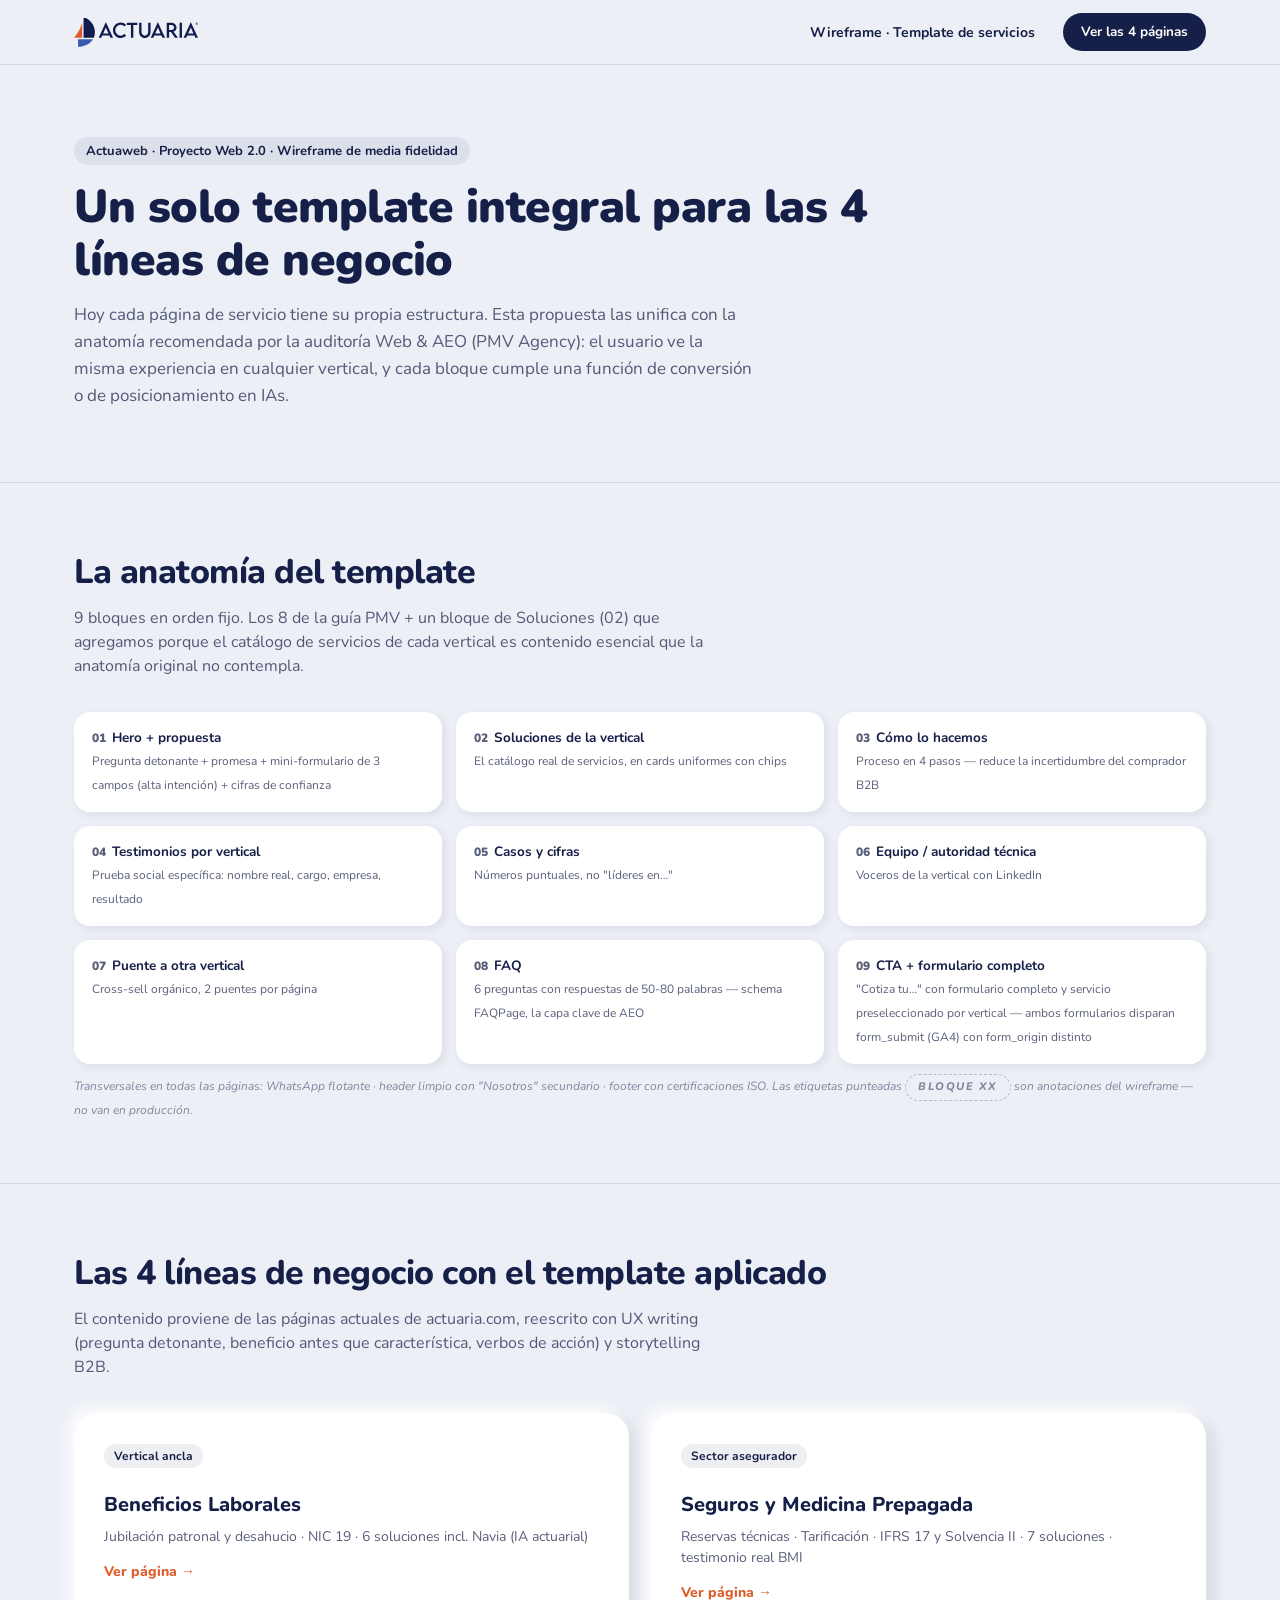
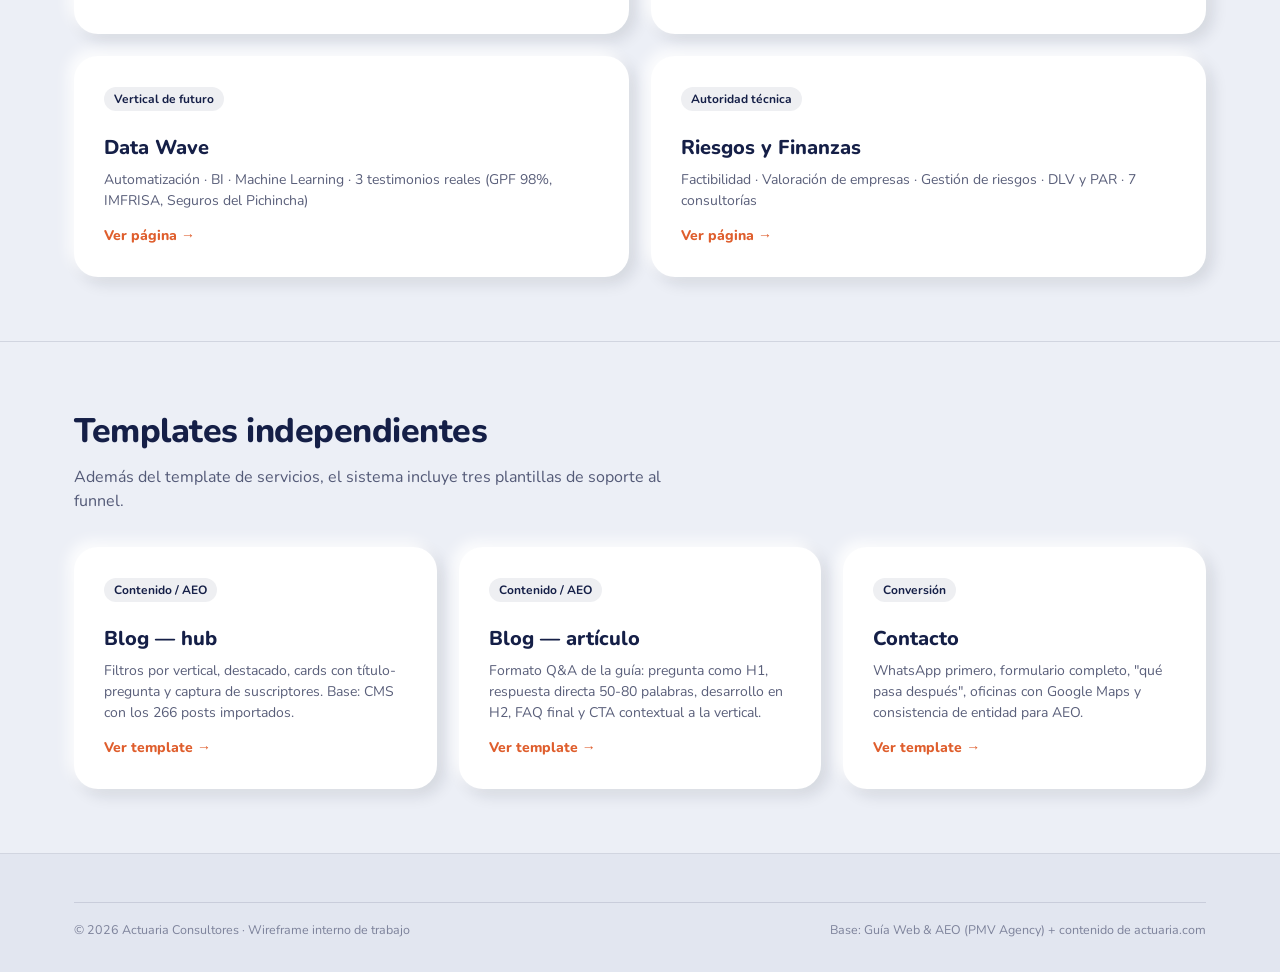
==== commit 83aea6e3: "v5: logo oficial Actuaria (imagotipo velero)" ====
--- a/index.html
+++ b/index.html
@@ -27,7 +27,7 @@
 
 <header>
   <div class="wrap nav">
-    <a class="logo" href="index.html">ACTUARIA<span>◆</span></a>
+    <a class="logo" href="index.html"><img class="logo-img" src="logo-actuaria.svg" alt="Actuaria"></a>
     <ul class="nav-links"><li><a class="active" href="#">Wireframe · Template de servicios</a></li></ul>
     <a class="nav-cta" href="#paginas">Ver las 4 páginas</a>
   </div>
--- a/styles.css
+++ b/styles.css
@@ -29,8 +29,10 @@
 /* ---- Header ---- */
 header{position:sticky;top:0;z-index:50;background:rgba(236,239,246,.92);backdrop-filter:blur(8px);border-bottom:1px solid var(--line)}
 .nav{display:flex;align-items:center;gap:28px;height:64px}
-.logo{font-weight:900;font-size:19px;color:var(--navy);letter-spacing:.5px;text-decoration:none;white-space:nowrap}
+.logo{font-weight:900;font-size:19px;color:var(--navy);letter-spacing:.5px;text-decoration:none;white-space:nowrap;display:inline-flex;align-items:center}
 .logo span{color:var(--orange)}
+.logo-img{height:30px;width:auto;display:block}
+footer .logo-img{height:34px}
 .nav-links{display:flex;gap:22px;list-style:none;margin-left:auto;flex-wrap:wrap}
 .nav-links a{font-size:14px;font-weight:700;color:var(--muted);text-decoration:none}
 .nav-links a:hover,.nav-links a.active{color:var(--navy)}
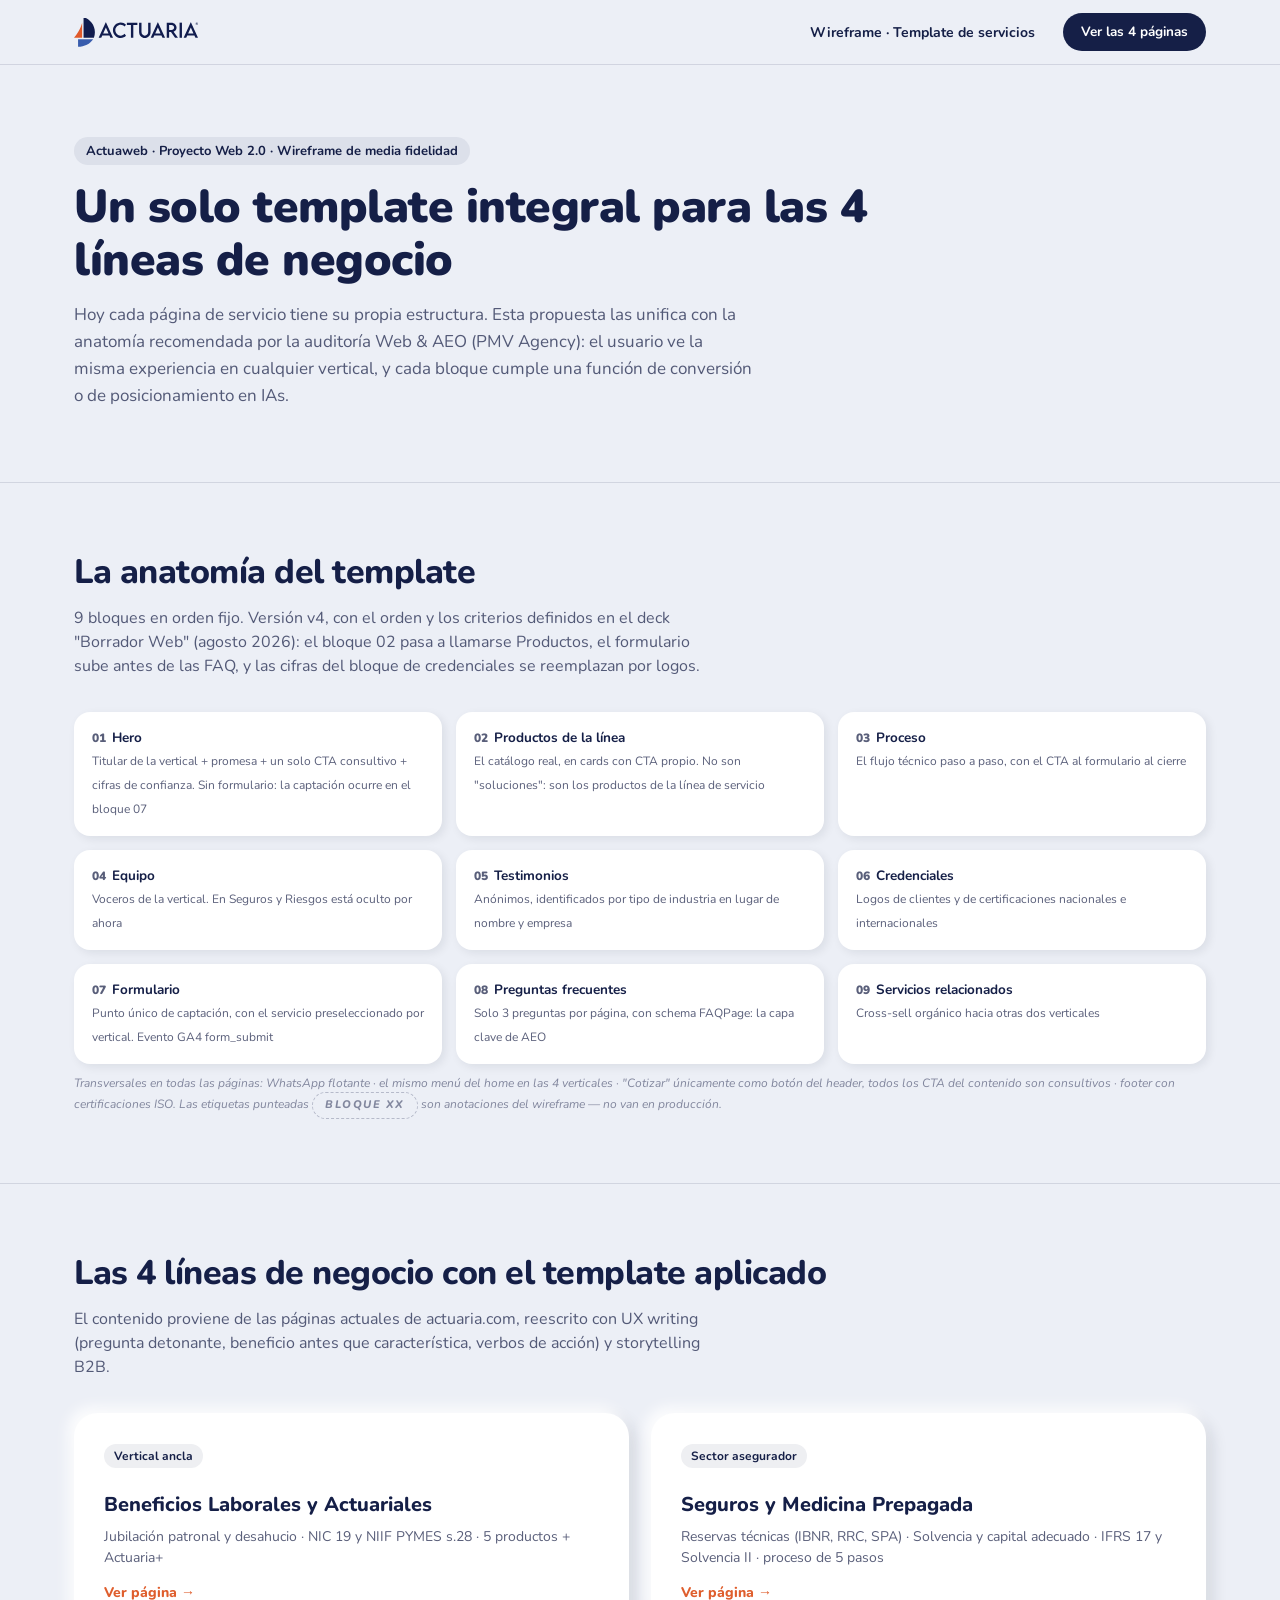
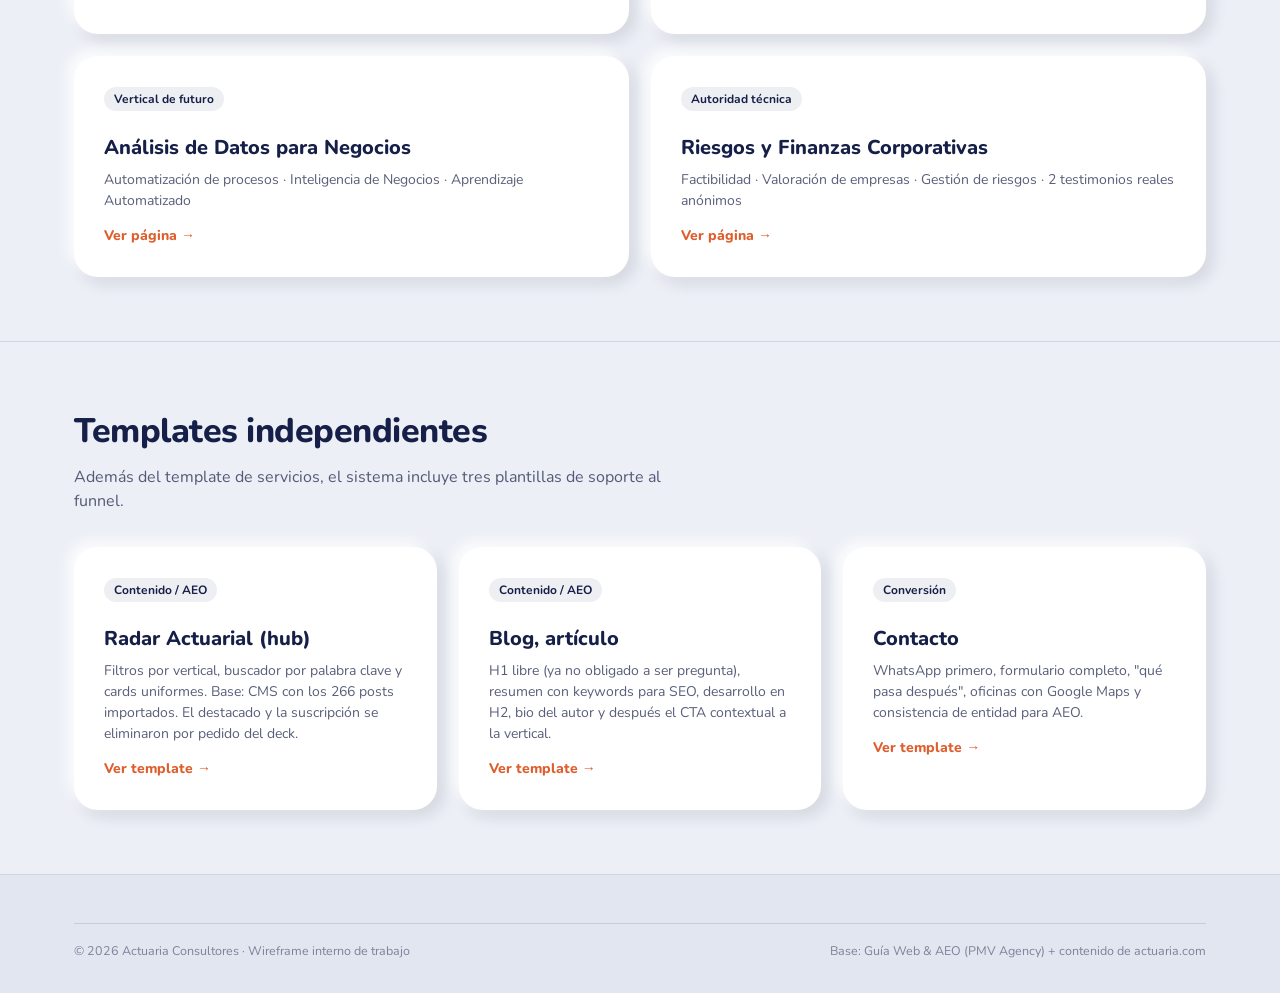
==== commit ed3c3733: "v4: cambios del deck Borrador Web (nuevo orden de bloques, productos, credenciales, FAQ a 3, CTA con" ====
--- a/index.html
+++ b/index.html
@@ -44,19 +44,19 @@
 <section>
   <div class="wrap">
     <div class="sec-head"><h2>La anatomía del template</h2>
-    <p>9 bloques en orden fijo. Los 8 de la guía PMV + un bloque de Soluciones (02) que agregamos porque el catálogo de servicios de cada vertical es contenido esencial que la anatomía original no contempla.</p></div>
+    <p>9 bloques en orden fijo. Versión v4, con el orden y los criterios definidos en el deck "Borrador Web" (agosto 2026): el bloque 02 pasa a llamarse Productos, el formulario sube antes de las FAQ, y las cifras del bloque de credenciales se reemplazan por logos.</p></div>
     <div class="anatomy">
-      <div class="a-block"><b><span class="a-num">01</span>Hero + propuesta</b><span>Pregunta detonante + promesa + mini-formulario de 3 campos (alta intención) + cifras de confianza</span></div>
-      <div class="a-block"><b><span class="a-num">02</span>Soluciones de la vertical</b><span>El catálogo real de servicios, en cards uniformes con chips</span></div>
-      <div class="a-block"><b><span class="a-num">03</span>Cómo lo hacemos</b><span>Proceso en 4 pasos — reduce la incertidumbre del comprador B2B</span></div>
-      <div class="a-block"><b><span class="a-num">04</span>Testimonios por vertical</b><span>Prueba social específica: nombre real, cargo, empresa, resultado</span></div>
-      <div class="a-block"><b><span class="a-num">05</span>Casos y cifras</b><span>Números puntuales, no "líderes en…"</span></div>
-      <div class="a-block"><b><span class="a-num">06</span>Equipo / autoridad técnica</b><span>Voceros de la vertical con LinkedIn</span></div>
-      <div class="a-block"><b><span class="a-num">07</span>Puente a otra vertical</b><span>Cross-sell orgánico, 2 puentes por página</span></div>
-      <div class="a-block"><b><span class="a-num">08</span>FAQ</b><span>6 preguntas con respuestas de 50-80 palabras — schema FAQPage, la capa clave de AEO</span></div>
-      <div class="a-block"><b><span class="a-num">09</span>CTA + formulario completo</b><span>"Cotiza tu…" con formulario completo y servicio preseleccionado por vertical — ambos formularios disparan form_submit (GA4) con form_origin distinto</span></div>
+      <div class="a-block"><b><span class="a-num">01</span>Hero</b><span>Titular de la vertical + promesa + un solo CTA consultivo + cifras de confianza. Sin formulario: la captación ocurre en el bloque 07</span></div>
+      <div class="a-block"><b><span class="a-num">02</span>Productos de la línea</b><span>El catálogo real, en cards con CTA propio. No son "soluciones": son los productos de la línea de servicio</span></div>
+      <div class="a-block"><b><span class="a-num">03</span>Proceso</b><span>El flujo técnico paso a paso, con el CTA al formulario al cierre</span></div>
+      <div class="a-block"><b><span class="a-num">04</span>Equipo</b><span>Voceros de la vertical. En Seguros y Riesgos está oculto por ahora</span></div>
+      <div class="a-block"><b><span class="a-num">05</span>Testimonios</b><span>Anónimos, identificados por tipo de industria en lugar de nombre y empresa</span></div>
+      <div class="a-block"><b><span class="a-num">06</span>Credenciales</b><span>Logos de clientes y de certificaciones nacionales e internacionales</span></div>
+      <div class="a-block"><b><span class="a-num">07</span>Formulario</b><span>Punto único de captación, con el servicio preseleccionado por vertical. Evento GA4 form_submit</span></div>
+      <div class="a-block"><b><span class="a-num">08</span>Preguntas frecuentes</b><span>Solo 3 preguntas por página, con schema FAQPage: la capa clave de AEO</span></div>
+      <div class="a-block"><b><span class="a-num">09</span>Servicios relacionados</b><span>Cross-sell orgánico hacia otras dos verticales</span></div>
     </div>
-    <p class="wf-note">Transversales en todas las páginas: WhatsApp flotante · header limpio con "Nosotros" secundario · footer con certificaciones ISO. Las etiquetas punteadas <span class="wf-tag" style="margin:0">Bloque XX</span> son anotaciones del wireframe — no van en producción.</p>
+    <p class="wf-note">Transversales en todas las páginas: WhatsApp flotante · el mismo menú del home en las 4 verticales · "Cotizar" únicamente como botón del header, todos los CTA del contenido son consultivos · footer con certificaciones ISO. Las etiquetas punteadas <span class="wf-tag" style="margin:0">Bloque XX</span> son anotaciones del wireframe — no van en producción.</p>
   </div>
 </section>
 
@@ -65,10 +65,10 @@
     <div class="sec-head"><h2>Las 4 líneas de negocio con el template aplicado</h2>
     <p>El contenido proviene de las páginas actuales de actuaria.com, reescrito con UX writing (pregunta detonante, beneficio antes que característica, verbos de acción) y storytelling B2B.</p></div>
     <div class="pages">
-      <a class="page-card" href="employment-benefits.html"><span class="chip">Vertical ancla</span><h3>Beneficios Laborales</h3><p>Jubilación patronal y desahucio · NIC 19 · 6 soluciones incl. Navia (IA actuarial)</p><span class="arrow">Ver página →</span></a>
-      <a class="page-card" href="insurance-health.html"><span class="chip">Sector asegurador</span><h3>Seguros y Medicina Prepagada</h3><p>Reservas técnicas · Tarificación · IFRS 17 y Solvencia II · 7 soluciones · testimonio real BMI</p><span class="arrow">Ver página →</span></a>
-      <a class="page-card" href="data-wave.html"><span class="chip">Vertical de futuro</span><h3>Data Wave</h3><p>Automatización · BI · Machine Learning · 3 testimonios reales (GPF 98%, IMFRISA, Seguros del Pichincha)</p><span class="arrow">Ver página →</span></a>
-      <a class="page-card" href="risk-finance.html"><span class="chip">Autoridad técnica</span><h3>Riesgos y Finanzas</h3><p>Factibilidad · Valoración de empresas · Gestión de riesgos · DLV y PAR · 7 consultorías</p><span class="arrow">Ver página →</span></a>
+      <a class="page-card" href="employment-benefits.html"><span class="chip">Vertical ancla</span><h3>Beneficios Laborales y Actuariales</h3><p>Jubilación patronal y desahucio · NIC 19 y NIIF PYMES s.28 · 5 productos + Actuaria+</p><span class="arrow">Ver página →</span></a>
+      <a class="page-card" href="insurance-health.html"><span class="chip">Sector asegurador</span><h3>Seguros y Medicina Prepagada</h3><p>Reservas técnicas (IBNR, RRC, SPA) · Solvencia y capital adecuado · IFRS 17 y Solvencia II · proceso de 5 pasos</p><span class="arrow">Ver página →</span></a>
+      <a class="page-card" href="data-wave.html"><span class="chip">Vertical de futuro</span><h3>Análisis de Datos para Negocios</h3><p>Automatización de procesos · Inteligencia de Negocios · Aprendizaje Automatizado</p><span class="arrow">Ver página →</span></a>
+      <a class="page-card" href="risk-finance.html"><span class="chip">Autoridad técnica</span><h3>Riesgos y Finanzas Corporativas</h3><p>Factibilidad · Valoración de empresas · Gestión de riesgos · 2 testimonios reales anónimos</p><span class="arrow">Ver página →</span></a>
     </div>
   </div>
 </section>
@@ -78,8 +78,8 @@
     <div class="sec-head"><h2>Templates independientes</h2>
     <p>Además del template de servicios, el sistema incluye tres plantillas de soporte al funnel.</p></div>
     <div class="pages" style="grid-template-columns:repeat(3,1fr)">
-      <a class="page-card" href="blog.html"><span class="chip">Contenido / AEO</span><h3>Blog — hub</h3><p>Filtros por vertical, destacado, cards con título-pregunta y captura de suscriptores. Base: CMS con los 266 posts importados.</p><span class="arrow">Ver template →</span></a>
-      <a class="page-card" href="blog-articulo.html"><span class="chip">Contenido / AEO</span><h3>Blog — artículo</h3><p>Formato Q&amp;A de la guía: pregunta como H1, respuesta directa 50-80 palabras, desarrollo en H2, FAQ final y CTA contextual a la vertical.</p><span class="arrow">Ver template →</span></a>
+      <a class="page-card" href="blog.html"><span class="chip">Contenido / AEO</span><h3>Radar Actuarial (hub)</h3><p>Filtros por vertical, buscador por palabra clave y cards uniformes. Base: CMS con los 266 posts importados. El destacado y la suscripción se eliminaron por pedido del deck.</p><span class="arrow">Ver template →</span></a>
+      <a class="page-card" href="blog-articulo.html"><span class="chip">Contenido / AEO</span><h3>Blog, artículo</h3><p>H1 libre (ya no obligado a ser pregunta), resumen con keywords para SEO, desarrollo en H2, bio del autor y después el CTA contextual a la vertical.</p><span class="arrow">Ver template →</span></a>
       <a class="page-card" href="contacto.html"><span class="chip">Conversión</span><h3>Contacto</h3><p>WhatsApp primero, formulario completo, "qué pasa después", oficinas con Google Maps y consistencia de entidad para AEO.</p><span class="arrow">Ver template →</span></a>
     </div>
   </div>
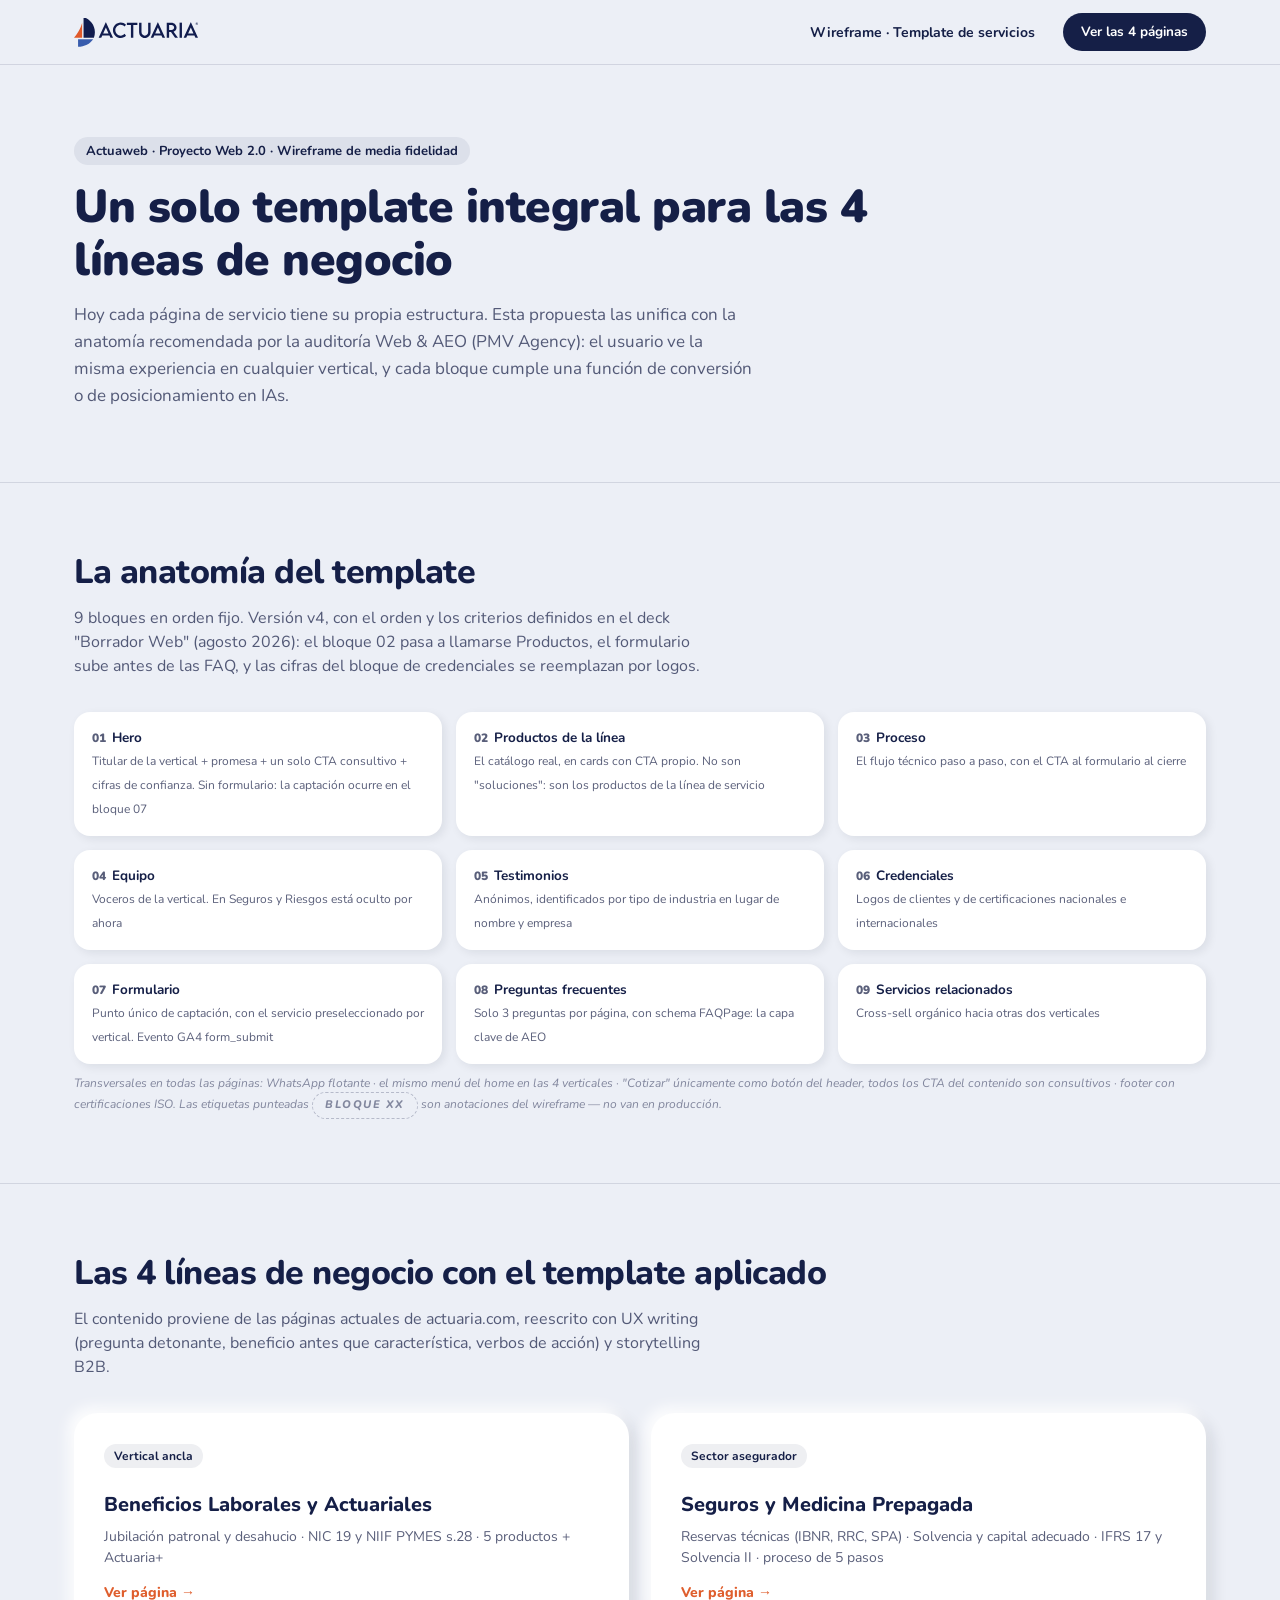
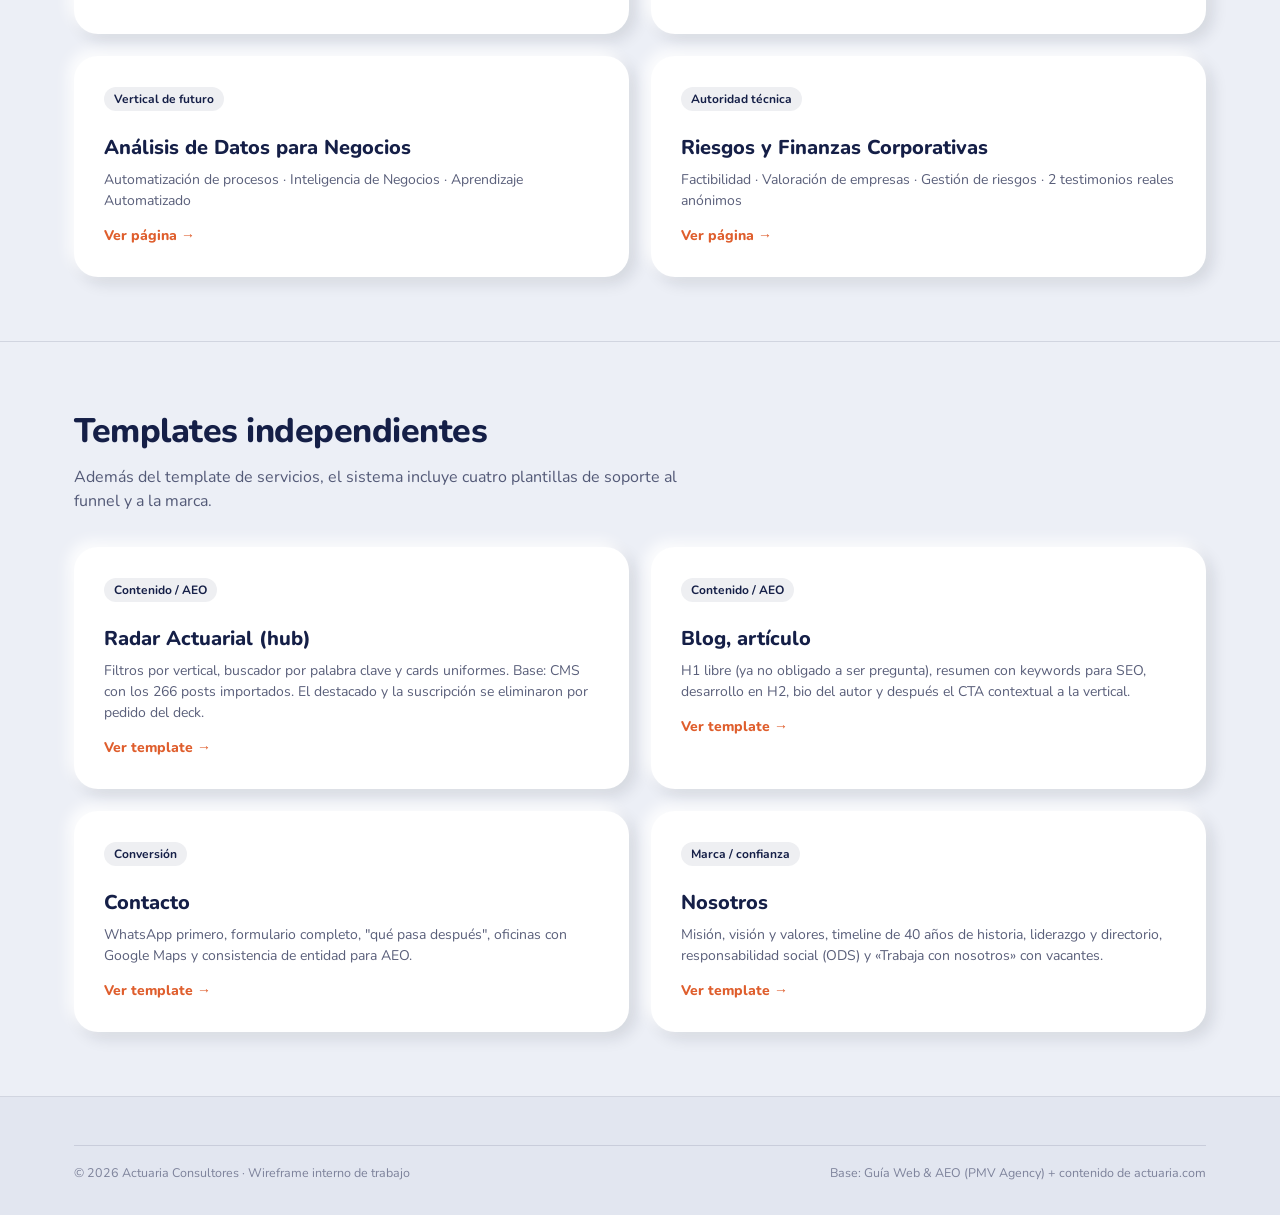
==== commit 3de042cf: "Nosotros: nueva pagina wireframe (mision/vision, timeline de historia, equipo, ODS, Trabaja con noso" ====
--- a/index.html
+++ b/index.html
@@ -76,11 +76,12 @@
 <section>
   <div class="wrap">
     <div class="sec-head"><h2>Templates independientes</h2>
-    <p>Además del template de servicios, el sistema incluye tres plantillas de soporte al funnel.</p></div>
-    <div class="pages" style="grid-template-columns:repeat(3,1fr)">
+    <p>Además del template de servicios, el sistema incluye cuatro plantillas de soporte al funnel y a la marca.</p></div>
+    <div class="pages">
       <a class="page-card" href="blog.html"><span class="chip">Contenido / AEO</span><h3>Radar Actuarial (hub)</h3><p>Filtros por vertical, buscador por palabra clave y cards uniformes. Base: CMS con los 266 posts importados. El destacado y la suscripción se eliminaron por pedido del deck.</p><span class="arrow">Ver template →</span></a>
       <a class="page-card" href="blog-articulo.html"><span class="chip">Contenido / AEO</span><h3>Blog, artículo</h3><p>H1 libre (ya no obligado a ser pregunta), resumen con keywords para SEO, desarrollo en H2, bio del autor y después el CTA contextual a la vertical.</p><span class="arrow">Ver template →</span></a>
       <a class="page-card" href="contacto.html"><span class="chip">Conversión</span><h3>Contacto</h3><p>WhatsApp primero, formulario completo, "qué pasa después", oficinas con Google Maps y consistencia de entidad para AEO.</p><span class="arrow">Ver template →</span></a>
+      <a class="page-card" href="nosotros.html"><span class="chip">Marca / confianza</span><h3>Nosotros</h3><p>Misión, visión y valores, timeline de 40 años de historia, liderazgo y directorio, responsabilidad social (ODS) y «Trabaja con nosotros» con vacantes.</p><span class="arrow">Ver template →</span></a>
     </div>
   </div>
 </section>
--- a/styles.css
+++ b/styles.css
@@ -226,12 +226,34 @@
 
 @media(max-width:900px){.featured{grid-template-columns:1fr}.contact-grid{grid-template-columns:1fr}}
 
+/* ---- Productos: CTA por tarjeta + destacada ---- */
+.card{display:flex;flex-direction:column}
+.card-cta{margin-top:auto;padding-top:14px;font-size:13.5px;font-weight:800;color:var(--orange-dark);text-decoration:none;align-self:flex-start}
+.card-cta:hover{color:var(--orange)}
+.card.is-featured{outline:2px solid var(--orange-tint);outline-offset:-2px}
+
+/* ---- Franja Actuaria+ ---- */
+.plus-strip{display:flex;align-items:center;justify-content:space-between;gap:28px;flex-wrap:wrap;
+  background:var(--navy-soft);border-radius:var(--radius);padding:26px 30px;margin-top:22px}
+.plus-strip h3{font-size:18px;font-weight:800;color:var(--navy);margin:8px 0 6px}
+.plus-strip p{font-size:14px;color:var(--muted);line-height:1.55;max-width:620px}
+
+/* ---- Proceso de 5 pasos: 3 + 2 en vez de 4 + 1 huérfano ---- */
+.steps.is-5{grid-template-columns:repeat(3,1fr)}
+
+/* ---- Credenciales: grillas de logos ---- */
+.logos-label{font-size:12px;font-weight:800;letter-spacing:1.2px;text-transform:uppercase;
+  color:var(--weak);margin-bottom:14px}
+.logos{display:grid;grid-template-columns:repeat(6,1fr);gap:16px}
+.logo-slot{height:74px;border-radius:14px}
+
 /* ---- Responsive ---- */
 @media (max-width:991px){
   .hero-grid{grid-template-columns:1fr}
   .g3,.g4,.steps,.stats{grid-template-columns:repeat(2,1fr)}
   .team{grid-template-columns:repeat(2,1fr)}
   .foot-grid{grid-template-columns:1fr 1fr}
+  .logos{grid-template-columns:repeat(4,1fr)}
 }
 @media (max-width:600px){
   section{padding:44px 0}
@@ -240,4 +262,32 @@
   .nav-links{display:none}
   .cta-final{padding:40px 24px;border-radius:20px}
   .foot-grid{grid-template-columns:1fr}
+  .logos{grid-template-columns:repeat(3,1fr)}
+  .logo-slot{height:60px}
+  .plus-strip{padding:22px}
 }
+
+
+/* â•â• Timeline "Nuestra historia" (nosotros.html) â•â•â•â•â•â•â•â•â•â•â•â•â•â•â•â•â•â•â•â•â•â•â•â•â•â• */
+.tl{position:relative;max-width:860px;margin:26px auto 0;padding:8px 0}
+.tl::before{content:"";position:absolute;left:50%;top:0;bottom:0;width:3px;transform:translateX(-50%);
+  background:linear-gradient(to bottom,var(--navy-soft),rgba(21,31,71,.28),var(--navy-soft));border-radius:3px}
+.tl-item{position:relative;width:50%;padding:0 40px 34px 0;text-align:right}
+.tl-item:nth-child(even){left:50%;padding:0 0 34px 40px;text-align:left;margin-top:-64px}
+.tl-item:first-child + .tl-item{margin-top:-64px}
+.tl-item:last-child{padding-bottom:0}
+.tl-dot{position:absolute;top:4px;right:-10px;width:20px;height:20px;border-radius:50%;
+  background:var(--orange);border:4px solid var(--bg);box-shadow:var(--shadow-sm)}
+.tl-item:nth-child(even) .tl-dot{right:auto;left:-10px}
+.tl-year{display:inline-flex;background:var(--navy);color:#fff;font-weight:800;font-size:13px;
+  line-height:20px;padding:4px 14px;border-radius:999px;margin-bottom:10px}
+.tl-year:empty{display:none}
+.tl-card{background:var(--card);border-radius:16px;box-shadow:var(--shadow-sm);padding:16px 20px;text-align:left}
+.tl-card b{display:block;font-size:15px;font-weight:800;color:var(--navy);margin-bottom:4px;line-height:1.35}
+.tl-card p{font-size:13.5px;color:var(--muted);line-height:1.55}
+@media (max-width:700px){
+  .tl::before{left:12px;transform:none}
+  .tl-item,.tl-item:nth-child(even){width:100%;left:0;padding:0 0 28px 38px;text-align:left;margin-top:0}
+  .tl-item:last-child{padding-bottom:0}
+  .tl-dot,.tl-item:nth-child(even) .tl-dot{right:auto;left:3px}
+}
